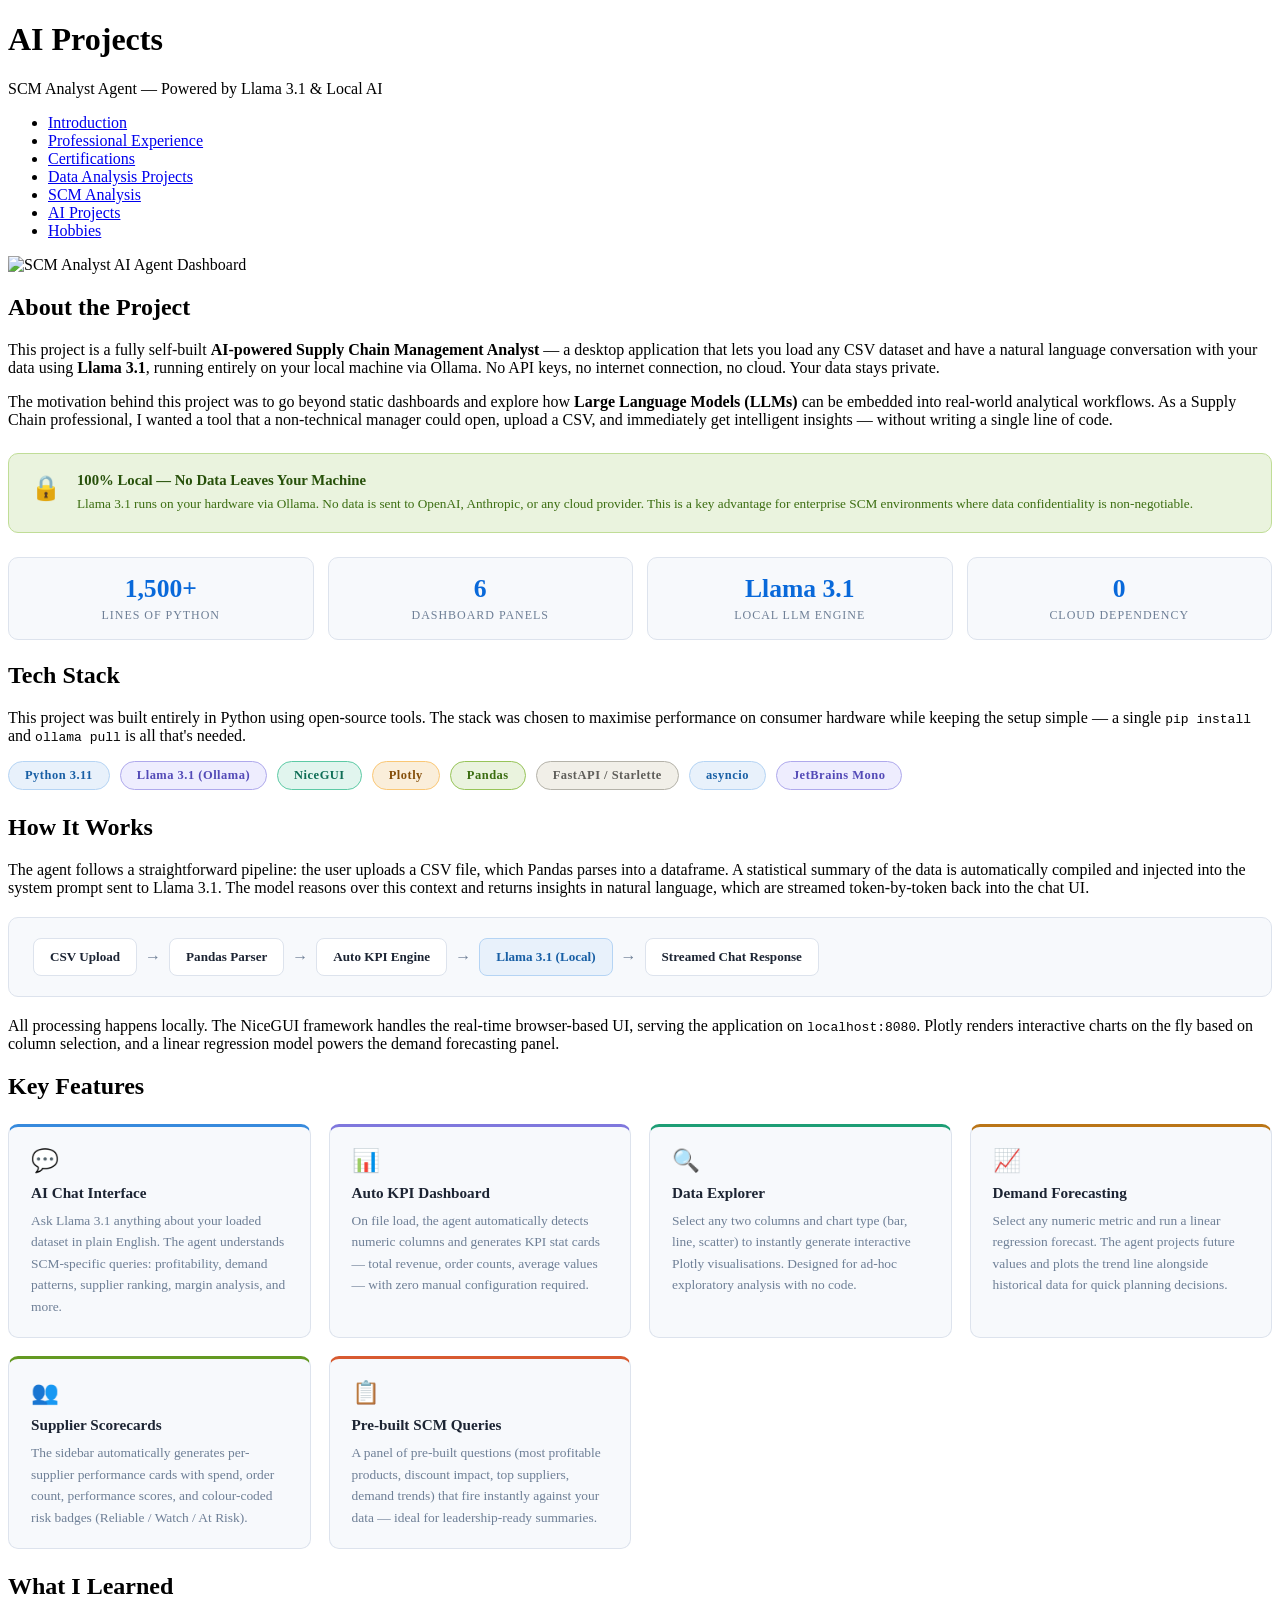
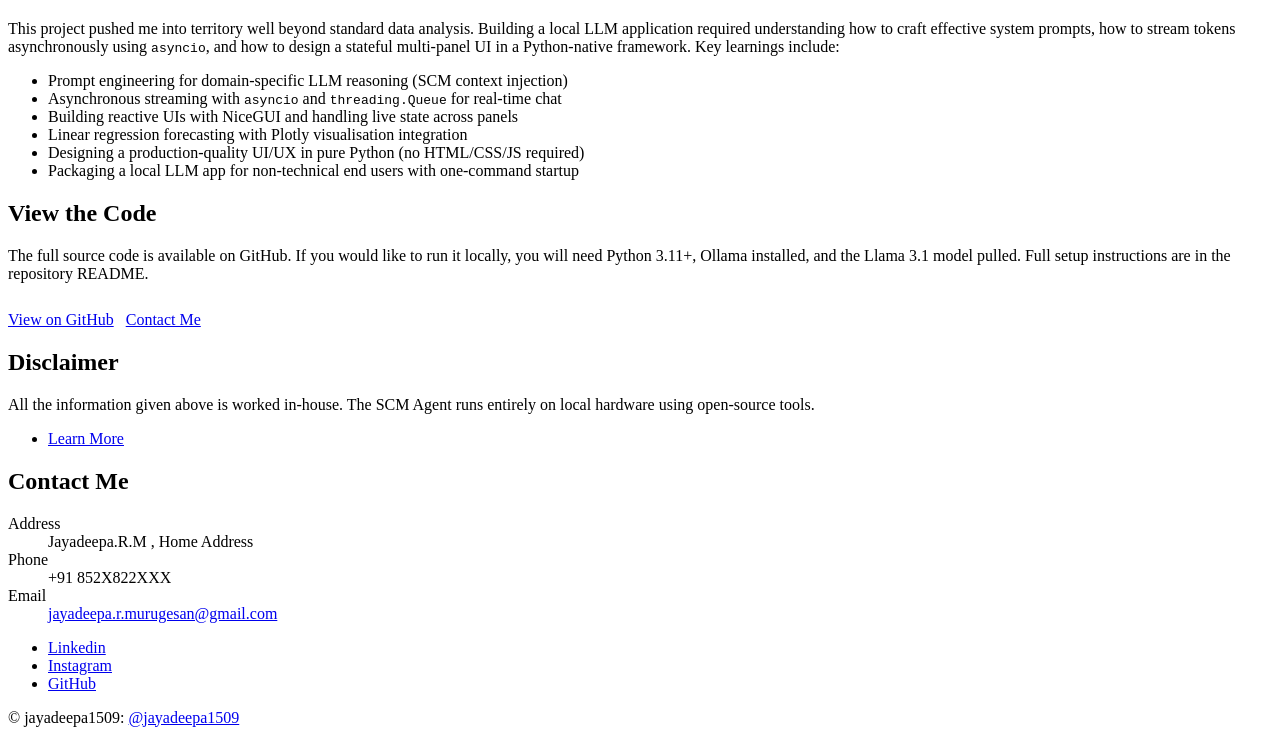
==== AIAgent.html @ ed0c9d62 "Add files via upload" ====
<!DOCTYPE HTML>
<!--
	Stellar by HTML5 UP
	html5up.net | @jayadeepa1509
	Free for personal and commercial use under the CCA 3.0 license (html5up.net/license)
-->
<html>
	<head>
		<title>AI Projects</title>
		<meta charset="utf-8" />
		<meta name="viewport" content="width=device-width, initial-scale=1, user-scalable=no" />
		<link rel="stylesheet" href="assets/css/main.css" />
		<noscript><link rel="stylesheet" href="assets/css/noscript.css" /></noscript>
		<style>
			/* ── Tech stack badges ── */
			.tech-badges {
				display: flex;
				flex-wrap: wrap;
				gap: 10px;
				margin: 16px 0 24px 0;
			}
			.tech-badge {
				display: inline-block;
				padding: 6px 16px;
				border-radius: 20px;
				font-size: 0.78rem;
				font-weight: 600;
				letter-spacing: 0.04em;
				border: 1px solid;
			}
			.badge-blue   { background: #e8f1fb; color: #185fa5; border-color: #b5d4f4; }
			.badge-purple { background: #eeedfe; color: #534ab7; border-color: #afa9ec; }
			.badge-teal   { background: #e1f5ee; color: #0f6e56; border-color: #5dcaa5; }
			.badge-amber  { background: #faeeda; color: #854f0b; border-color: #fac775; }
			.badge-green  { background: #eaf3de; color: #3b6d11; border-color: #97c459; }
			.badge-gray   { background: #f1efe8; color: #5f5e5a; border-color: #b4b2a9; }

			/* ── Feature cards grid ── */
			.feature-grid {
				display: grid;
				grid-template-columns: repeat(auto-fill, minmax(260px, 1fr));
				gap: 18px;
				margin: 24px 0;
			}
			.feature-card {
				background: #f7f9fc;
				border: 1px solid #dde3ed;
				border-radius: 10px;
				padding: 20px 22px;
				border-top: 3px solid;
				transition: box-shadow 0.2s;
			}
			.feature-card:hover {
				box-shadow: 0 4px 16px rgba(0,0,0,0.09);
			}
			.feature-card.blue   { border-top-color: #378add; }
			.feature-card.purple { border-top-color: #7f77dd; }
			.feature-card.teal   { border-top-color: #1d9e75; }
			.feature-card.amber  { border-top-color: #ba7517; }
			.feature-card.green  { border-top-color: #639922; }
			.feature-card.coral  { border-top-color: #d85a30; }
			.feature-card h4 {
				margin: 0 0 8px 0;
				font-size: 0.95rem;
				font-weight: 700;
				color: #1c2433;
			}
			.feature-card p {
				margin: 0;
				font-size: 0.84rem;
				color: #6e7f96;
				line-height: 1.6;
			}
			.feature-icon {
				font-size: 1.4rem;
				margin-bottom: 10px;
				display: block;
			}

			/* ── Architecture flow ── */
			.arch-flow {
				display: flex;
				flex-wrap: wrap;
				align-items: center;
				gap: 8px;
				margin: 20px 0;
				padding: 20px 24px;
				background: #f7f9fc;
				border: 1px solid #dde3ed;
				border-radius: 10px;
			}
			.arch-step {
				background: #ffffff;
				border: 1px solid #dde3ed;
				border-radius: 8px;
				padding: 10px 16px;
				font-size: 0.82rem;
				font-weight: 600;
				color: #1c2433;
				white-space: nowrap;
			}
			.arch-arrow {
				color: #6e7f96;
				font-size: 1rem;
				flex-shrink: 0;
			}
			.arch-step.highlight {
				background: #e8f1fb;
				border-color: #b5d4f4;
				color: #185fa5;
			}

			/* ── Privacy callout ── */
			.privacy-callout {
				display: flex;
				align-items: flex-start;
				gap: 16px;
				background: #eaf3de;
				border: 1px solid #c0dd97;
				border-radius: 10px;
				padding: 18px 22px;
				margin: 24px 0;
			}
			.privacy-callout-icon {
				font-size: 1.5rem;
				flex-shrink: 0;
				margin-top: 2px;
			}
			.privacy-callout h4 {
				margin: 0 0 4px 0;
				font-size: 0.92rem;
				font-weight: 700;
				color: #27500a;
			}
			.privacy-callout p {
				margin: 0;
				font-size: 0.83rem;
				color: #3b6d11;
				line-height: 1.6;
			}

			/* ── Stat highlight row ── */
			.stat-row {
				display: flex;
				flex-wrap: wrap;
				gap: 14px;
				margin: 22px 0;
			}
			.stat-item {
				background: #f7f9fc;
				border: 1px solid #dde3ed;
				border-radius: 10px;
				padding: 16px 22px;
				flex: 1;
				min-width: 140px;
				text-align: center;
			}
			.stat-item .stat-num {
				font-size: 1.6rem;
				font-weight: 800;
				color: #0969da;
				display: block;
			}
			.stat-item .stat-label {
				font-size: 0.75rem;
				color: #6e7f96;
				text-transform: uppercase;
				letter-spacing: 0.08em;
				margin-top: 4px;
				display: block;
			}

			/* ── CTA buttons ── */
			.cta-row {
				display: flex;
				flex-wrap: wrap;
				gap: 12px;
				margin: 28px 0 10px 0;
			}
		</style>
	</head>
	<body class="is-preload">

		<!-- Wrapper -->
		<div id="wrapper">

			<!-- Header -->
			<header id="header">
				<h1>AI Projects</h1>
				<p>SCM Analyst Agent &mdash; Powered by Llama 3.1 &amp; Local AI</p>
			</header>

			<!-- Nav -->
			<nav id="nav">
				<ul>
					<li><a href="index.html">Introduction</a></li>
					<li><a href="generic.html">Professional Experience</a></li>
					<li><a href="Certifications2.html">Certifications</a></li>
					<li><a href="Data Analysis.html">Data Analysis Projects</a></li>
					<li><a href="SCM.html">SCM Analysis</a></li>
					<li><a href="AIAgent.html" class="active">AI Projects</a></li>
					<li><a href="Hobbies.html">Hobbies</a></li>
				</ul>
			</nav>

			<!-- Main -->
			<div id="main">

				<section id="content" class="main">

					<!-- Hero image placeholder — replace pic05.jpg with your own screenshot -->
					<span class="image main"><img src="images/pic05.jpg" alt="SCM Analyst AI Agent Dashboard" /></span>

					<!-- ── SECTION 1: About ── -->
					<h2>About the Project</h2>
					<p>
						This project is a fully self-built <strong>AI-powered Supply Chain Management Analyst</strong> — a desktop application that lets you load any CSV dataset and have a natural language conversation with your data using <strong>Llama 3.1</strong>, running entirely on your local machine via Ollama. No API keys, no internet connection, no cloud. Your data stays private.
					</p>
					<p>
						The motivation behind this project was to go beyond static dashboards and explore how <strong>Large Language Models (LLMs)</strong> can be embedded into real-world analytical workflows. As a Supply Chain professional, I wanted a tool that a non-technical manager could open, upload a CSV, and immediately get intelligent insights — without writing a single line of code.
					</p>

					<!-- Privacy callout -->
					<div class="privacy-callout">
						<div class="privacy-callout-icon">&#128274;</div>
						<div>
							<h4>100% Local &mdash; No Data Leaves Your Machine</h4>
							<p>Llama 3.1 runs on your hardware via Ollama. No data is sent to OpenAI, Anthropic, or any cloud provider. This is a key advantage for enterprise SCM environments where data confidentiality is non-negotiable.</p>
						</div>
					</div>

					<!-- Stats row -->
					<div class="stat-row">
						<div class="stat-item">
							<span class="stat-num">1,500+</span>
							<span class="stat-label">Lines of Python</span>
						</div>
						<div class="stat-item">
							<span class="stat-num">6</span>
							<span class="stat-label">Dashboard Panels</span>
						</div>
						<div class="stat-item">
							<span class="stat-num">Llama 3.1</span>
							<span class="stat-label">Local LLM Engine</span>
						</div>
						<div class="stat-item">
							<span class="stat-num">0</span>
							<span class="stat-label">Cloud Dependency</span>
						</div>
					</div>

					<!-- ── SECTION 2: Tech Stack ── -->
					<h2>Tech Stack</h2>
					<p>
						This project was built entirely in Python using open-source tools. The stack was chosen to maximise performance on consumer hardware while keeping the setup simple — a single <code>pip install</code> and <code>ollama pull</code> is all that's needed.
					</p>
					<div class="tech-badges">
						<span class="tech-badge badge-blue">Python 3.11</span>
						<span class="tech-badge badge-purple">Llama 3.1 (Ollama)</span>
						<span class="tech-badge badge-teal">NiceGUI</span>
						<span class="tech-badge badge-amber">Plotly</span>
						<span class="tech-badge badge-green">Pandas</span>
						<span class="tech-badge badge-gray">FastAPI / Starlette</span>
						<span class="tech-badge badge-blue">asyncio</span>
						<span class="tech-badge badge-purple">JetBrains Mono</span>
					</div>

					<!-- ── SECTION 3: Architecture ── -->
					<h2>How It Works</h2>
					<p>
						The agent follows a straightforward pipeline: the user uploads a CSV file, which Pandas parses into a dataframe. A statistical summary of the data is automatically compiled and injected into the system prompt sent to Llama 3.1. The model reasons over this context and returns insights in natural language, which are streamed token-by-token back into the chat UI.
					</p>

					<div class="arch-flow">
						<div class="arch-step">CSV Upload</div>
						<div class="arch-arrow">&#8594;</div>
						<div class="arch-step">Pandas Parser</div>
						<div class="arch-arrow">&#8594;</div>
						<div class="arch-step">Auto KPI Engine</div>
						<div class="arch-arrow">&#8594;</div>
						<div class="arch-step highlight">Llama 3.1 (Local)</div>
						<div class="arch-arrow">&#8594;</div>
						<div class="arch-step">Streamed Chat Response</div>
					</div>

					<p>
						All processing happens locally. The NiceGUI framework handles the real-time browser-based UI, serving the application on <code>localhost:8080</code>. Plotly renders interactive charts on the fly based on column selection, and a linear regression model powers the demand forecasting panel.
					</p>

					<!-- ── SECTION 4: Features ── -->
					<h2>Key Features</h2>

					<div class="feature-grid">

						<div class="feature-card blue">
							<span class="feature-icon">&#128172;</span>
							<h4>AI Chat Interface</h4>
							<p>Ask Llama 3.1 anything about your loaded dataset in plain English. The agent understands SCM-specific queries: profitability, demand patterns, supplier ranking, margin analysis, and more.</p>
						</div>

						<div class="feature-card purple">
							<span class="feature-icon">&#128202;</span>
							<h4>Auto KPI Dashboard</h4>
							<p>On file load, the agent automatically detects numeric columns and generates KPI stat cards — total revenue, order counts, average values — with zero manual configuration required.</p>
						</div>

						<div class="feature-card teal">
							<span class="feature-icon">&#128269;</span>
							<h4>Data Explorer</h4>
							<p>Select any two columns and chart type (bar, line, scatter) to instantly generate interactive Plotly visualisations. Designed for ad-hoc exploratory analysis with no code.</p>
						</div>

						<div class="feature-card amber">
							<span class="feature-icon">&#128200;</span>
							<h4>Demand Forecasting</h4>
							<p>Select any numeric metric and run a linear regression forecast. The agent projects future values and plots the trend line alongside historical data for quick planning decisions.</p>
						</div>

						<div class="feature-card green">
							<span class="feature-icon">&#128101;</span>
							<h4>Supplier Scorecards</h4>
							<p>The sidebar automatically generates per-supplier performance cards with spend, order count, performance scores, and colour-coded risk badges (Reliable / Watch / At Risk).</p>
						</div>

						<div class="feature-card coral">
							<span class="feature-icon">&#128203;</span>
							<h4>Pre-built SCM Queries</h4>
							<p>A panel of pre-built questions (most profitable products, discount impact, top suppliers, demand trends) that fire instantly against your data — ideal for leadership-ready summaries.</p>
						</div>

					</div>

					<!-- ── SECTION 5: What I Learned ── -->
					<h2>What I Learned</h2>
					<p>
						This project pushed me into territory well beyond standard data analysis. Building a local LLM application required understanding how to craft effective system prompts, how to stream tokens asynchronously using <code>asyncio</code>, and how to design a stateful multi-panel UI in a Python-native framework. Key learnings include:
					</p>
					<ul>
						<li>Prompt engineering for domain-specific LLM reasoning (SCM context injection)</li>
						<li>Asynchronous streaming with <code>asyncio</code> and <code>threading.Queue</code> for real-time chat</li>
						<li>Building reactive UIs with NiceGUI and handling live state across panels</li>
						<li>Linear regression forecasting with Plotly visualisation integration</li>
						<li>Designing a production-quality UI/UX in pure Python (no HTML/CSS/JS required)</li>
						<li>Packaging a local LLM app for non-technical end users with one-command startup</li>
					</ul>

					<!-- ── SECTION 6: CTA ── -->
					<h2>View the Code</h2>
					<p>
						The full source code is available on GitHub. If you would like to run it locally, you will need Python 3.11+, Ollama installed, and the Llama 3.1 model pulled. Full setup instructions are in the repository README.
					</p>
					<div class="cta-row">
						<a href="https://github.com/jddata360" target="_blank" class="button primary">View on GitHub</a>
						<a href="mailto:jayadeepa.r.murugesan@gmail.com" class="button">Contact Me</a>
					</div>

				</section>

			</div>

			<!-- Footer -->
			<footer id="footer">
				<section>
					<h2>Disclaimer</h2>
					<p>All the information given above is worked in-house. The SCM Agent runs entirely on local hardware using open-source tools.</p>
					<ul class="actions">
						<li><a href="generic.html" class="button">Learn More</a></li>
					</ul>
				</section>
				<section>
					<h2>Contact Me</h2>
					<dl class="alt">
						<dt>Address</dt>
						<dd>Jayadeepa.R.M , Home Address</dd>
						<dt>Phone</dt>
						<dd>+91 852X822XXX</dd>
						<dt>Email</dt>
						<dd><a href="#">jayadeepa.r.murugesan@gmail.com</a></dd>
					</dl>
					<ul class="icons">
						<li><a href="https://www.linkedin.com/in/jayadeepa-r-murugesan-981b22199/" class="icon brands fa-linkedin alt"><span class="label">Linkedin</span></a></li>
						<li><a href="#" class="icon brands fa-instagram alt"><span class="label">Instagram</span></a></li>
						<li><a href="#" class="icon brands fa-github alt"><span class="label">GitHub</span></a></li>
					</ul>
				</section>
				<p class="copyright">&copy; jayadeepa1509: <a href="https://instagram.com/jayadeepa1509">@jayadeepa1509</a></p>
			</footer>

		</div>

		<!-- Scripts -->
		<script src="assets/js/jquery.min.js"></script>
		<script src="assets/js/jquery.scrollex.min.js"></script>
		<script src="assets/js/jquery.scrolly.min.js"></script>
		<script src="assets/js/browser.min.js"></script>
		<script src="assets/js/breakpoints.min.js"></script>
		<script src="assets/js/util.js"></script>
		<script src="assets/js/main.js"></script>

	</body>
	<script data-goatcounter="https://jddata360.goatcounter.com/count"
	        async src="//gc.zgo.at/count.js"></script>
</html>
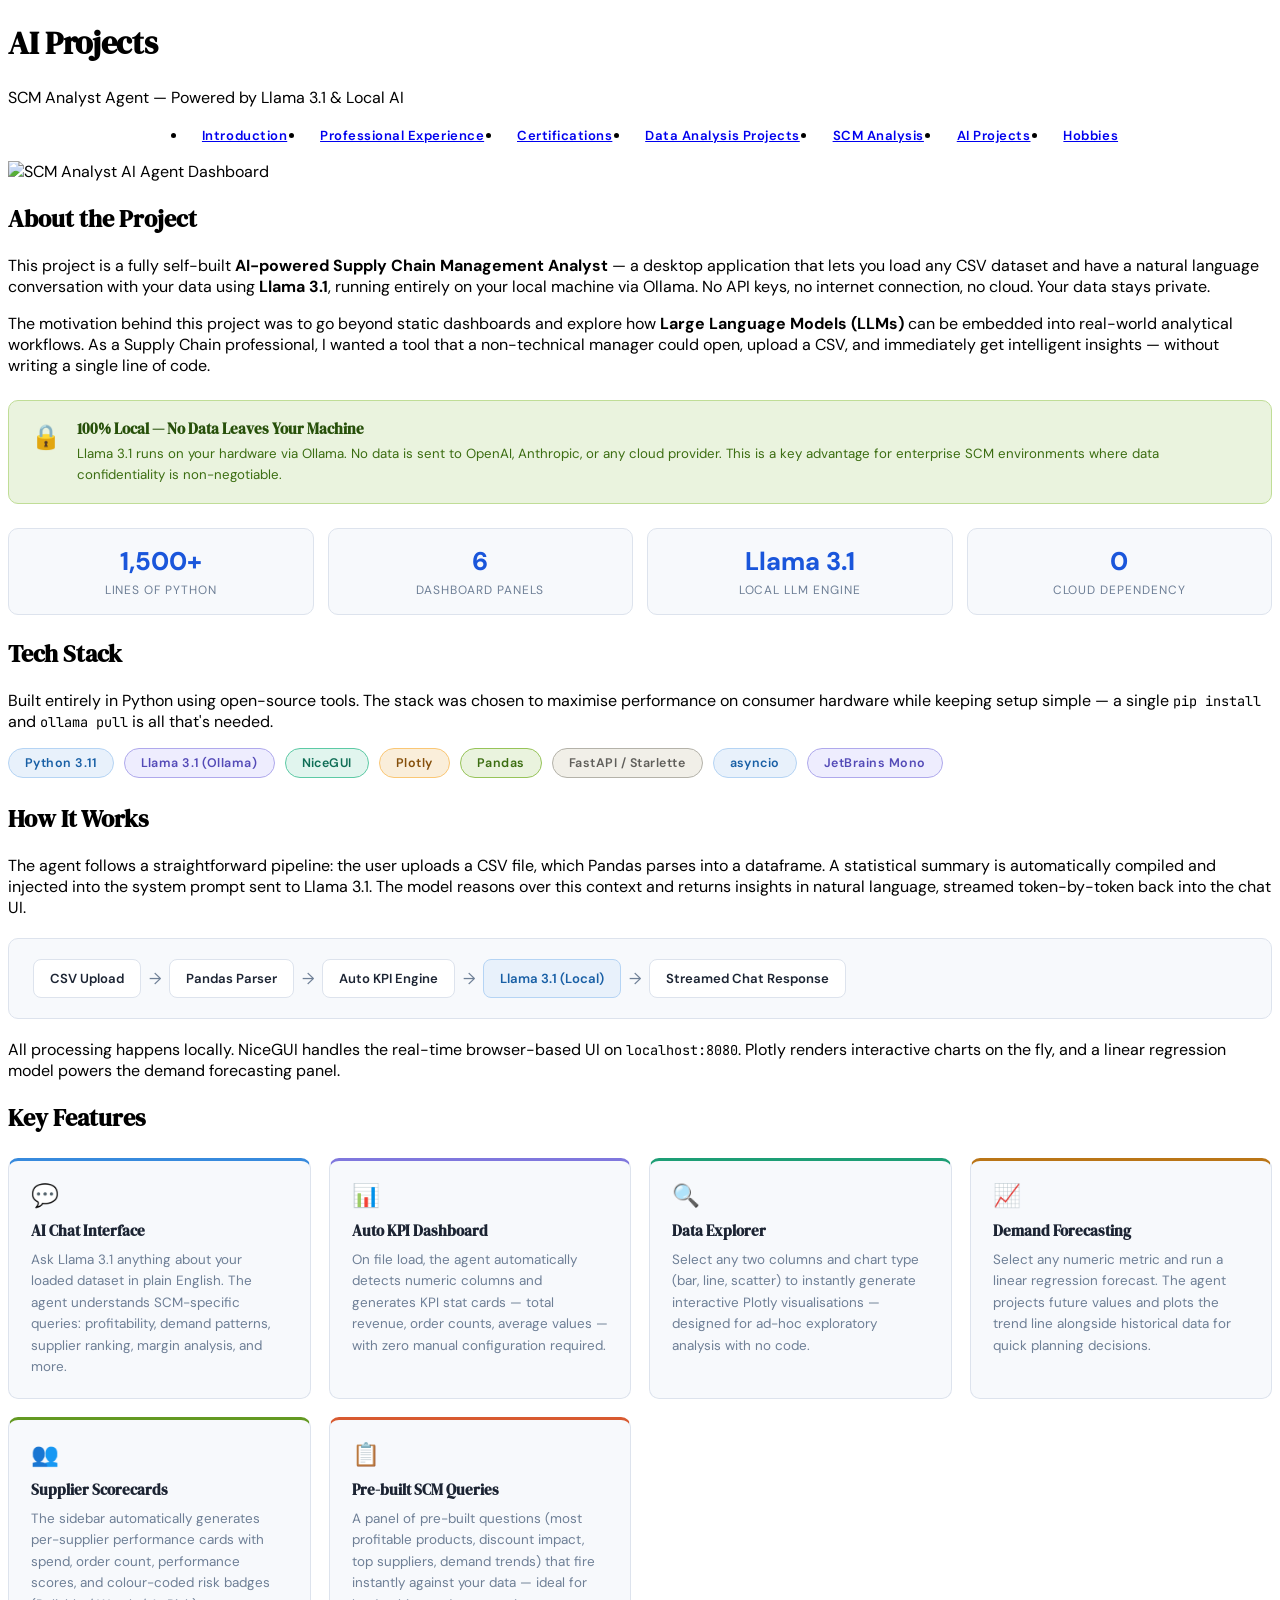
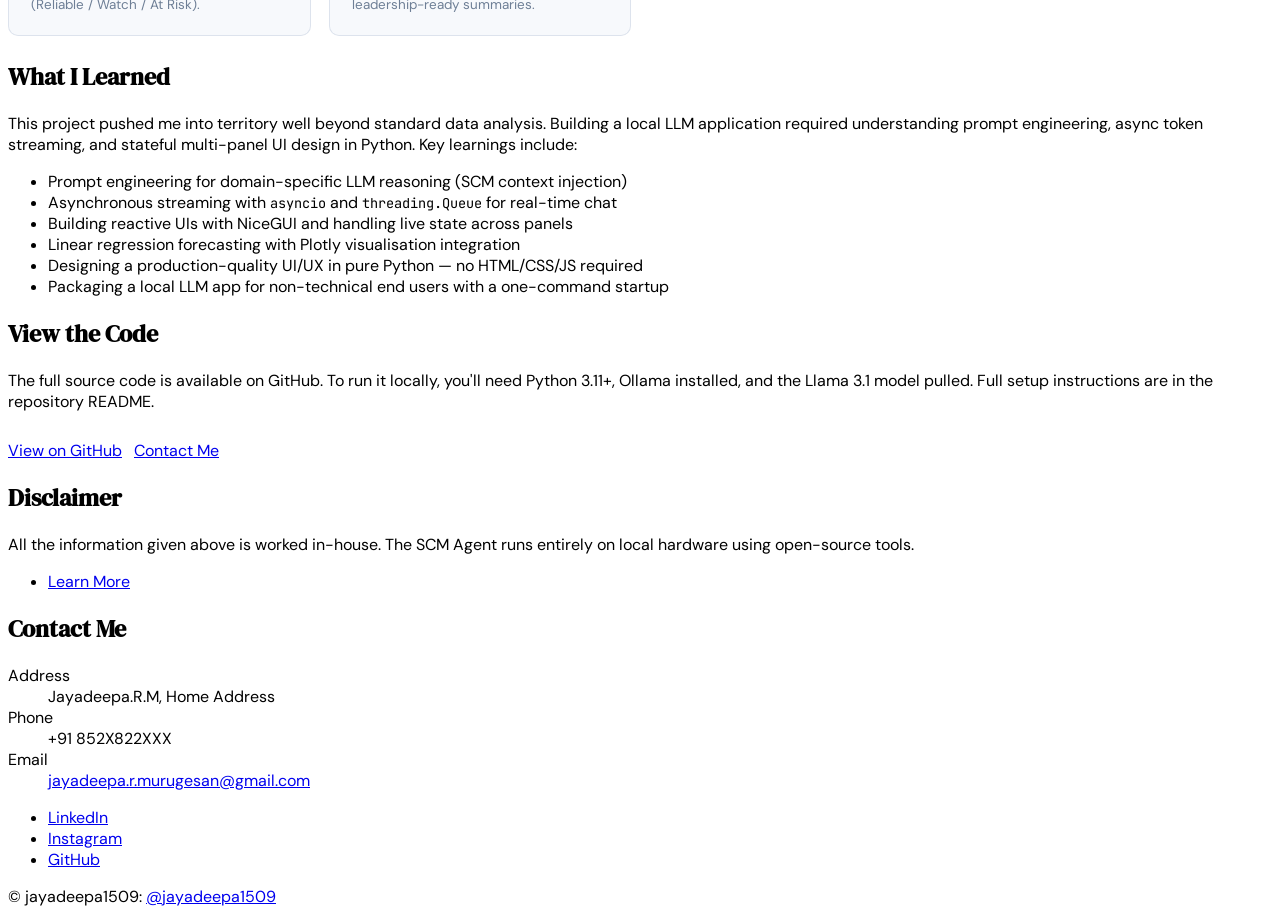
==== commit 5abc9ed3: "Add files via upload" ====
--- a/AIAgent.html
+++ b/AIAgent.html
@@ -1,403 +1,211 @@
 <!DOCTYPE HTML>
 <!--
-	Stellar by HTML5 UP
-	html5up.net | @jayadeepa1509
-	Free for personal and commercial use under the CCA 3.0 license (html5up.net/license)
+  Jayadeepa.R.M — Portfolio
+  Based on Stellar by HTML5 UP | Redesigned by Claude
 -->
 <html>
-	<head>
-		<title>AI Projects</title>
-		<meta charset="utf-8" />
-		<meta name="viewport" content="width=device-width, initial-scale=1, user-scalable=no" />
-		<link rel="stylesheet" href="assets/css/main.css" />
-		<noscript><link rel="stylesheet" href="assets/css/noscript.css" /></noscript>
-		<style>
-			/* ── Tech stack badges ── */
-			.tech-badges {
-				display: flex;
-				flex-wrap: wrap;
-				gap: 10px;
-				margin: 16px 0 24px 0;
-			}
-			.tech-badge {
-				display: inline-block;
-				padding: 6px 16px;
-				border-radius: 20px;
-				font-size: 0.78rem;
-				font-weight: 600;
-				letter-spacing: 0.04em;
-				border: 1px solid;
-			}
-			.badge-blue   { background: #e8f1fb; color: #185fa5; border-color: #b5d4f4; }
-			.badge-purple { background: #eeedfe; color: #534ab7; border-color: #afa9ec; }
-			.badge-teal   { background: #e1f5ee; color: #0f6e56; border-color: #5dcaa5; }
-			.badge-amber  { background: #faeeda; color: #854f0b; border-color: #fac775; }
-			.badge-green  { background: #eaf3de; color: #3b6d11; border-color: #97c459; }
-			.badge-gray   { background: #f1efe8; color: #5f5e5a; border-color: #b4b2a9; }
-
-			/* ── Feature cards grid ── */
-			.feature-grid {
-				display: grid;
-				grid-template-columns: repeat(auto-fill, minmax(260px, 1fr));
-				gap: 18px;
-				margin: 24px 0;
-			}
-			.feature-card {
-				background: #f7f9fc;
-				border: 1px solid #dde3ed;
-				border-radius: 10px;
-				padding: 20px 22px;
-				border-top: 3px solid;
-				transition: box-shadow 0.2s;
-			}
-			.feature-card:hover {
-				box-shadow: 0 4px 16px rgba(0,0,0,0.09);
-			}
-			.feature-card.blue   { border-top-color: #378add; }
-			.feature-card.purple { border-top-color: #7f77dd; }
-			.feature-card.teal   { border-top-color: #1d9e75; }
-			.feature-card.amber  { border-top-color: #ba7517; }
-			.feature-card.green  { border-top-color: #639922; }
-			.feature-card.coral  { border-top-color: #d85a30; }
-			.feature-card h4 {
-				margin: 0 0 8px 0;
-				font-size: 0.95rem;
-				font-weight: 700;
-				color: #1c2433;
-			}
-			.feature-card p {
-				margin: 0;
-				font-size: 0.84rem;
-				color: #6e7f96;
-				line-height: 1.6;
-			}
-			.feature-icon {
-				font-size: 1.4rem;
-				margin-bottom: 10px;
-				display: block;
-			}
-
-			/* ── Architecture flow ── */
-			.arch-flow {
-				display: flex;
-				flex-wrap: wrap;
-				align-items: center;
-				gap: 8px;
-				margin: 20px 0;
-				padding: 20px 24px;
-				background: #f7f9fc;
-				border: 1px solid #dde3ed;
-				border-radius: 10px;
-			}
-			.arch-step {
-				background: #ffffff;
-				border: 1px solid #dde3ed;
-				border-radius: 8px;
-				padding: 10px 16px;
-				font-size: 0.82rem;
-				font-weight: 600;
-				color: #1c2433;
-				white-space: nowrap;
-			}
-			.arch-arrow {
-				color: #6e7f96;
-				font-size: 1rem;
-				flex-shrink: 0;
-			}
-			.arch-step.highlight {
-				background: #e8f1fb;
-				border-color: #b5d4f4;
-				color: #185fa5;
-			}
-
-			/* ── Privacy callout ── */
-			.privacy-callout {
-				display: flex;
-				align-items: flex-start;
-				gap: 16px;
-				background: #eaf3de;
-				border: 1px solid #c0dd97;
-				border-radius: 10px;
-				padding: 18px 22px;
-				margin: 24px 0;
-			}
-			.privacy-callout-icon {
-				font-size: 1.5rem;
-				flex-shrink: 0;
-				margin-top: 2px;
-			}
-			.privacy-callout h4 {
-				margin: 0 0 4px 0;
-				font-size: 0.92rem;
-				font-weight: 700;
-				color: #27500a;
-			}
-			.privacy-callout p {
-				margin: 0;
-				font-size: 0.83rem;
-				color: #3b6d11;
-				line-height: 1.6;
-			}
-
-			/* ── Stat highlight row ── */
-			.stat-row {
-				display: flex;
-				flex-wrap: wrap;
-				gap: 14px;
-				margin: 22px 0;
-			}
-			.stat-item {
-				background: #f7f9fc;
-				border: 1px solid #dde3ed;
-				border-radius: 10px;
-				padding: 16px 22px;
-				flex: 1;
-				min-width: 140px;
-				text-align: center;
-			}
-			.stat-item .stat-num {
-				font-size: 1.6rem;
-				font-weight: 800;
-				color: #0969da;
-				display: block;
-			}
-			.stat-item .stat-label {
-				font-size: 0.75rem;
-				color: #6e7f96;
-				text-transform: uppercase;
-				letter-spacing: 0.08em;
-				margin-top: 4px;
-				display: block;
-			}
-
-			/* ── CTA buttons ── */
-			.cta-row {
-				display: flex;
-				flex-wrap: wrap;
-				gap: 12px;
-				margin: 28px 0 10px 0;
-			}
-		</style>
-	</head>
-	<body class="is-preload">
-
-		<!-- Wrapper -->
-		<div id="wrapper">
-
-			<!-- Header -->
-			<header id="header">
-				<h1>AI Projects</h1>
-				<p>SCM Analyst Agent &mdash; Powered by Llama 3.1 &amp; Local AI</p>
-			</header>
-
-			<!-- Nav -->
-			<nav id="nav">
-				<ul>
-					<li><a href="index.html">Introduction</a></li>
-					<li><a href="generic.html">Professional Experience</a></li>
-					<li><a href="Certifications2.html">Certifications</a></li>
-					<li><a href="Data Analysis.html">Data Analysis Projects</a></li>
-					<li><a href="SCM.html">SCM Analysis</a></li>
-					<li><a href="AIAgent.html" class="active">AI Projects</a></li>
-					<li><a href="Hobbies.html">Hobbies</a></li>
-				</ul>
-			</nav>
-
-			<!-- Main -->
-			<div id="main">
-
-				<section id="content" class="main">
-
-					<!-- Hero image placeholder — replace pic05.jpg with your own screenshot -->
-					<span class="image main"><img src="images/pic05.jpg" alt="SCM Analyst AI Agent Dashboard" /></span>
-
-					<!-- ── SECTION 1: About ── -->
-					<h2>About the Project</h2>
-					<p>
-						This project is a fully self-built <strong>AI-powered Supply Chain Management Analyst</strong> — a desktop application that lets you load any CSV dataset and have a natural language conversation with your data using <strong>Llama 3.1</strong>, running entirely on your local machine via Ollama. No API keys, no internet connection, no cloud. Your data stays private.
-					</p>
-					<p>
-						The motivation behind this project was to go beyond static dashboards and explore how <strong>Large Language Models (LLMs)</strong> can be embedded into real-world analytical workflows. As a Supply Chain professional, I wanted a tool that a non-technical manager could open, upload a CSV, and immediately get intelligent insights — without writing a single line of code.
-					</p>
-
-					<!-- Privacy callout -->
-					<div class="privacy-callout">
-						<div class="privacy-callout-icon">&#128274;</div>
-						<div>
-							<h4>100% Local &mdash; No Data Leaves Your Machine</h4>
-							<p>Llama 3.1 runs on your hardware via Ollama. No data is sent to OpenAI, Anthropic, or any cloud provider. This is a key advantage for enterprise SCM environments where data confidentiality is non-negotiable.</p>
-						</div>
-					</div>
-
-					<!-- Stats row -->
-					<div class="stat-row">
-						<div class="stat-item">
-							<span class="stat-num">1,500+</span>
-							<span class="stat-label">Lines of Python</span>
-						</div>
-						<div class="stat-item">
-							<span class="stat-num">6</span>
-							<span class="stat-label">Dashboard Panels</span>
-						</div>
-						<div class="stat-item">
-							<span class="stat-num">Llama 3.1</span>
-							<span class="stat-label">Local LLM Engine</span>
-						</div>
-						<div class="stat-item">
-							<span class="stat-num">0</span>
-							<span class="stat-label">Cloud Dependency</span>
-						</div>
-					</div>
-
-					<!-- ── SECTION 2: Tech Stack ── -->
-					<h2>Tech Stack</h2>
-					<p>
-						This project was built entirely in Python using open-source tools. The stack was chosen to maximise performance on consumer hardware while keeping the setup simple — a single <code>pip install</code> and <code>ollama pull</code> is all that's needed.
-					</p>
-					<div class="tech-badges">
-						<span class="tech-badge badge-blue">Python 3.11</span>
-						<span class="tech-badge badge-purple">Llama 3.1 (Ollama)</span>
-						<span class="tech-badge badge-teal">NiceGUI</span>
-						<span class="tech-badge badge-amber">Plotly</span>
-						<span class="tech-badge badge-green">Pandas</span>
-						<span class="tech-badge badge-gray">FastAPI / Starlette</span>
-						<span class="tech-badge badge-blue">asyncio</span>
-						<span class="tech-badge badge-purple">JetBrains Mono</span>
-					</div>
-
-					<!-- ── SECTION 3: Architecture ── -->
-					<h2>How It Works</h2>
-					<p>
-						The agent follows a straightforward pipeline: the user uploads a CSV file, which Pandas parses into a dataframe. A statistical summary of the data is automatically compiled and injected into the system prompt sent to Llama 3.1. The model reasons over this context and returns insights in natural language, which are streamed token-by-token back into the chat UI.
-					</p>
-
-					<div class="arch-flow">
-						<div class="arch-step">CSV Upload</div>
-						<div class="arch-arrow">&#8594;</div>
-						<div class="arch-step">Pandas Parser</div>
-						<div class="arch-arrow">&#8594;</div>
-						<div class="arch-step">Auto KPI Engine</div>
-						<div class="arch-arrow">&#8594;</div>
-						<div class="arch-step highlight">Llama 3.1 (Local)</div>
-						<div class="arch-arrow">&#8594;</div>
-						<div class="arch-step">Streamed Chat Response</div>
-					</div>
-
-					<p>
-						All processing happens locally. The NiceGUI framework handles the real-time browser-based UI, serving the application on <code>localhost:8080</code>. Plotly renders interactive charts on the fly based on column selection, and a linear regression model powers the demand forecasting panel.
-					</p>
-
-					<!-- ── SECTION 4: Features ── -->
-					<h2>Key Features</h2>
-
-					<div class="feature-grid">
-
-						<div class="feature-card blue">
-							<span class="feature-icon">&#128172;</span>
-							<h4>AI Chat Interface</h4>
-							<p>Ask Llama 3.1 anything about your loaded dataset in plain English. The agent understands SCM-specific queries: profitability, demand patterns, supplier ranking, margin analysis, and more.</p>
-						</div>
-
-						<div class="feature-card purple">
-							<span class="feature-icon">&#128202;</span>
-							<h4>Auto KPI Dashboard</h4>
-							<p>On file load, the agent automatically detects numeric columns and generates KPI stat cards — total revenue, order counts, average values — with zero manual configuration required.</p>
-						</div>
-
-						<div class="feature-card teal">
-							<span class="feature-icon">&#128269;</span>
-							<h4>Data Explorer</h4>
-							<p>Select any two columns and chart type (bar, line, scatter) to instantly generate interactive Plotly visualisations. Designed for ad-hoc exploratory analysis with no code.</p>
-						</div>
-
-						<div class="feature-card amber">
-							<span class="feature-icon">&#128200;</span>
-							<h4>Demand Forecasting</h4>
-							<p>Select any numeric metric and run a linear regression forecast. The agent projects future values and plots the trend line alongside historical data for quick planning decisions.</p>
-						</div>
-
-						<div class="feature-card green">
-							<span class="feature-icon">&#128101;</span>
-							<h4>Supplier Scorecards</h4>
-							<p>The sidebar automatically generates per-supplier performance cards with spend, order count, performance scores, and colour-coded risk badges (Reliable / Watch / At Risk).</p>
-						</div>
-
-						<div class="feature-card coral">
-							<span class="feature-icon">&#128203;</span>
-							<h4>Pre-built SCM Queries</h4>
-							<p>A panel of pre-built questions (most profitable products, discount impact, top suppliers, demand trends) that fire instantly against your data — ideal for leadership-ready summaries.</p>
-						</div>
-
-					</div>
-
-					<!-- ── SECTION 5: What I Learned ── -->
-					<h2>What I Learned</h2>
-					<p>
-						This project pushed me into territory well beyond standard data analysis. Building a local LLM application required understanding how to craft effective system prompts, how to stream tokens asynchronously using <code>asyncio</code>, and how to design a stateful multi-panel UI in a Python-native framework. Key learnings include:
-					</p>
-					<ul>
-						<li>Prompt engineering for domain-specific LLM reasoning (SCM context injection)</li>
-						<li>Asynchronous streaming with <code>asyncio</code> and <code>threading.Queue</code> for real-time chat</li>
-						<li>Building reactive UIs with NiceGUI and handling live state across panels</li>
-						<li>Linear regression forecasting with Plotly visualisation integration</li>
-						<li>Designing a production-quality UI/UX in pure Python (no HTML/CSS/JS required)</li>
-						<li>Packaging a local LLM app for non-technical end users with one-command startup</li>
-					</ul>
-
-					<!-- ── SECTION 6: CTA ── -->
-					<h2>View the Code</h2>
-					<p>
-						The full source code is available on GitHub. If you would like to run it locally, you will need Python 3.11+, Ollama installed, and the Llama 3.1 model pulled. Full setup instructions are in the repository README.
-					</p>
-					<div class="cta-row">
-						<a href="https://github.com/jddata360" target="_blank" class="button primary">View on GitHub</a>
-						<a href="mailto:jayadeepa.r.murugesan@gmail.com" class="button">Contact Me</a>
-					</div>
-
-				</section>
-
-			</div>
-
-			<!-- Footer -->
-			<footer id="footer">
-				<section>
-					<h2>Disclaimer</h2>
-					<p>All the information given above is worked in-house. The SCM Agent runs entirely on local hardware using open-source tools.</p>
-					<ul class="actions">
-						<li><a href="generic.html" class="button">Learn More</a></li>
-					</ul>
-				</section>
-				<section>
-					<h2>Contact Me</h2>
-					<dl class="alt">
-						<dt>Address</dt>
-						<dd>Jayadeepa.R.M , Home Address</dd>
-						<dt>Phone</dt>
-						<dd>+91 852X822XXX</dd>
-						<dt>Email</dt>
-						<dd><a href="#">jayadeepa.r.murugesan@gmail.com</a></dd>
-					</dl>
-					<ul class="icons">
-						<li><a href="https://www.linkedin.com/in/jayadeepa-r-murugesan-981b22199/" class="icon brands fa-linkedin alt"><span class="label">Linkedin</span></a></li>
-						<li><a href="#" class="icon brands fa-instagram alt"><span class="label">Instagram</span></a></li>
-						<li><a href="#" class="icon brands fa-github alt"><span class="label">GitHub</span></a></li>
-					</ul>
-				</section>
-				<p class="copyright">&copy; jayadeepa1509: <a href="https://instagram.com/jayadeepa1509">@jayadeepa1509</a></p>
-			</footer>
-
-		</div>
-
-		<!-- Scripts -->
-		<script src="assets/js/jquery.min.js"></script>
-		<script src="assets/js/jquery.scrollex.min.js"></script>
-		<script src="assets/js/jquery.scrolly.min.js"></script>
-		<script src="assets/js/browser.min.js"></script>
-		<script src="assets/js/breakpoints.min.js"></script>
-		<script src="assets/js/util.js"></script>
-		<script src="assets/js/main.js"></script>
-
-	</body>
-	<script data-goatcounter="https://jddata360.goatcounter.com/count"
-	        async src="//gc.zgo.at/count.js"></script>
+<head>
+  <title>AI Projects — Jayadeepa.R.M</title>
+  <meta charset="utf-8" />
+  <meta name="viewport" content="width=device-width, initial-scale=1, user-scalable=no" />
+  <link rel="stylesheet" href="assets/css/main.css" />
+  <link rel="stylesheet" href="jd-shared.css" />
+  <noscript><link rel="stylesheet" href="assets/css/noscript.css" /></noscript>
+</head>
+<body class="is-preload">
+<div id="wrapper">
+
+  <!-- Header -->
+  <header id="header">
+    <h1>AI Projects</h1>
+    <p>SCM Analyst Agent &mdash; Powered by Llama 3.1 &amp; Local AI</p>
+  </header>
+
+  <!-- Nav -->
+  <nav id="nav">
+    <ul>
+      <li><a href="index.html">Introduction</a></li>
+      <li><a href="generic.html">Professional Experience</a></li>
+      <li><a href="Certifications2.html">Certifications</a></li>
+      <li><a href="Data Analysis.html">Data Analysis Projects</a></li>
+      <li><a href="SCM.html">SCM Analysis</a></li>
+      <li><a href="AIAgent.html" class="active">AI Projects</a></li>
+      <li><a href="Hobbies.html">Hobbies</a></li>
+    </ul>
+  </nav>
+
+  <!-- Main -->
+  <div id="main">
+    <section id="content" class="main">
+
+      <!-- Hero image — replace pic05.jpg with your own screenshot once ready -->
+      <span class="image main"><img src="images/pic05.jpg" alt="SCM Analyst AI Agent Dashboard" /></span>
+
+      <!-- SECTION 1: About -->
+      <h2>About the Project</h2>
+      <p>
+        This project is a fully self-built <strong>AI-powered Supply Chain Management Analyst</strong> — a desktop application that lets you load any CSV dataset and have a natural language conversation with your data using <strong>Llama 3.1</strong>, running entirely on your local machine via Ollama. No API keys, no internet connection, no cloud. Your data stays private.
+      </p>
+      <p>
+        The motivation behind this project was to go beyond static dashboards and explore how <strong>Large Language Models (LLMs)</strong> can be embedded into real-world analytical workflows. As a Supply Chain professional, I wanted a tool that a non-technical manager could open, upload a CSV, and immediately get intelligent insights — without writing a single line of code.
+      </p>
+
+      <!-- Privacy callout -->
+      <div class="jd-callout green">
+        <div class="jd-callout-icon">🔒</div>
+        <div>
+          <h4>100% Local — No Data Leaves Your Machine</h4>
+          <p>Llama 3.1 runs on your hardware via Ollama. No data is sent to OpenAI, Anthropic, or any cloud provider. This is a key advantage for enterprise SCM environments where data confidentiality is non-negotiable.</p>
+        </div>
+      </div>
+
+      <!-- Stats row -->
+      <div class="stat-row">
+        <div class="stat-item">
+          <span class="stat-num">1,500+</span>
+          <span class="stat-label">Lines of Python</span>
+        </div>
+        <div class="stat-item">
+          <span class="stat-num">6</span>
+          <span class="stat-label">Dashboard Panels</span>
+        </div>
+        <div class="stat-item">
+          <span class="stat-num">Llama 3.1</span>
+          <span class="stat-label">Local LLM Engine</span>
+        </div>
+        <div class="stat-item">
+          <span class="stat-num">0</span>
+          <span class="stat-label">Cloud Dependency</span>
+        </div>
+      </div>
+
+      <!-- SECTION 2: Tech Stack -->
+      <h2>Tech Stack</h2>
+      <p>Built entirely in Python using open-source tools. The stack was chosen to maximise performance on consumer hardware while keeping setup simple — a single <code>pip install</code> and <code>ollama pull</code> is all that's needed.</p>
+
+      <div class="tech-badges">
+        <span class="tech-badge badge-blue">Python 3.11</span>
+        <span class="tech-badge badge-purple">Llama 3.1 (Ollama)</span>
+        <span class="tech-badge badge-teal">NiceGUI</span>
+        <span class="tech-badge badge-amber">Plotly</span>
+        <span class="tech-badge badge-green">Pandas</span>
+        <span class="tech-badge badge-gray">FastAPI / Starlette</span>
+        <span class="tech-badge badge-blue">asyncio</span>
+        <span class="tech-badge badge-purple">JetBrains Mono</span>
+      </div>
+
+      <!-- SECTION 3: Architecture -->
+      <h2>How It Works</h2>
+      <p>
+        The agent follows a straightforward pipeline: the user uploads a CSV file, which Pandas parses into a dataframe. A statistical summary is automatically compiled and injected into the system prompt sent to Llama 3.1. The model reasons over this context and returns insights in natural language, streamed token-by-token back into the chat UI.
+      </p>
+
+      <div class="arch-flow">
+        <div class="arch-step">CSV Upload</div>
+        <div class="arch-arrow">→</div>
+        <div class="arch-step">Pandas Parser</div>
+        <div class="arch-arrow">→</div>
+        <div class="arch-step">Auto KPI Engine</div>
+        <div class="arch-arrow">→</div>
+        <div class="arch-step highlight">Llama 3.1 (Local)</div>
+        <div class="arch-arrow">→</div>
+        <div class="arch-step">Streamed Chat Response</div>
+      </div>
+
+      <p>All processing happens locally. NiceGUI handles the real-time browser-based UI on <code>localhost:8080</code>. Plotly renders interactive charts on the fly, and a linear regression model powers the demand forecasting panel.</p>
+
+      <!-- SECTION 4: Features -->
+      <h2>Key Features</h2>
+      <div class="feature-grid">
+        <div class="feature-card blue">
+          <span class="feature-icon">💬</span>
+          <h4>AI Chat Interface</h4>
+          <p>Ask Llama 3.1 anything about your loaded dataset in plain English. The agent understands SCM-specific queries: profitability, demand patterns, supplier ranking, margin analysis, and more.</p>
+        </div>
+        <div class="feature-card purple">
+          <span class="feature-icon">📊</span>
+          <h4>Auto KPI Dashboard</h4>
+          <p>On file load, the agent automatically detects numeric columns and generates KPI stat cards — total revenue, order counts, average values — with zero manual configuration required.</p>
+        </div>
+        <div class="feature-card teal">
+          <span class="feature-icon">🔍</span>
+          <h4>Data Explorer</h4>
+          <p>Select any two columns and chart type (bar, line, scatter) to instantly generate interactive Plotly visualisations — designed for ad-hoc exploratory analysis with no code.</p>
+        </div>
+        <div class="feature-card amber">
+          <span class="feature-icon">📈</span>
+          <h4>Demand Forecasting</h4>
+          <p>Select any numeric metric and run a linear regression forecast. The agent projects future values and plots the trend line alongside historical data for quick planning decisions.</p>
+        </div>
+        <div class="feature-card green">
+          <span class="feature-icon">👥</span>
+          <h4>Supplier Scorecards</h4>
+          <p>The sidebar automatically generates per-supplier performance cards with spend, order count, performance scores, and colour-coded risk badges (Reliable / Watch / At Risk).</p>
+        </div>
+        <div class="feature-card coral">
+          <span class="feature-icon">📋</span>
+          <h4>Pre-built SCM Queries</h4>
+          <p>A panel of pre-built questions (most profitable products, discount impact, top suppliers, demand trends) that fire instantly against your data — ideal for leadership-ready summaries.</p>
+        </div>
+      </div>
+
+      <!-- SECTION 5: What I Learned -->
+      <h2>What I Learned</h2>
+      <p>This project pushed me into territory well beyond standard data analysis. Building a local LLM application required understanding prompt engineering, async token streaming, and stateful multi-panel UI design in Python. Key learnings include:</p>
+      <ul>
+        <li>Prompt engineering for domain-specific LLM reasoning (SCM context injection)</li>
+        <li>Asynchronous streaming with <code>asyncio</code> and <code>threading.Queue</code> for real-time chat</li>
+        <li>Building reactive UIs with NiceGUI and handling live state across panels</li>
+        <li>Linear regression forecasting with Plotly visualisation integration</li>
+        <li>Designing a production-quality UI/UX in pure Python — no HTML/CSS/JS required</li>
+        <li>Packaging a local LLM app for non-technical end users with a one-command startup</li>
+      </ul>
+
+      <!-- SECTION 6: CTA -->
+      <h2>View the Code</h2>
+      <p>The full source code is available on GitHub. To run it locally, you'll need Python 3.11+, Ollama installed, and the Llama 3.1 model pulled. Full setup instructions are in the repository README.</p>
+
+      <div class="cta-row">
+        <a href="https://github.com/jddata360" target="_blank" class="button primary">View on GitHub</a>
+        <a href="mailto:jayadeepa.r.murugesan@gmail.com" class="button">Contact Me</a>
+      </div>
+
+    </section>
+  </div>
+
+  <!-- Footer -->
+  <footer id="footer">
+    <section>
+      <h2>Disclaimer</h2>
+      <p>All the information given above is worked in-house. The SCM Agent runs entirely on local hardware using open-source tools.</p>
+      <ul class="actions">
+        <li><a href="generic.html" class="button">Learn More</a></li>
+      </ul>
+    </section>
+    <section>
+      <h2>Contact Me</h2>
+      <dl class="alt">
+        <dt>Address</dt><dd>Jayadeepa.R.M, Home Address</dd>
+        <dt>Phone</dt><dd>+91 852X822XXX</dd>
+        <dt>Email</dt><dd><a href="mailto:jayadeepa.r.murugesan@gmail.com">jayadeepa.r.murugesan@gmail.com</a></dd>
+      </dl>
+      <ul class="icons">
+        <li><a href="https://www.linkedin.com/in/jayadeepa-r-murugesan-981b22199/" class="icon brands fa-linkedin alt"><span class="label">LinkedIn</span></a></li>
+        <li><a href="#" class="icon brands fa-instagram alt"><span class="label">Instagram</span></a></li>
+        <li><a href="https://github.com/jddata360" class="icon brands fa-github alt"><span class="label">GitHub</span></a></li>
+      </ul>
+    </section>
+    <p class="copyright">&copy; jayadeepa1509: <a href="https://instagram.com/jayadeepa1509">@jayadeepa1509</a></p>
+  </footer>
+
+</div>
+<script src="assets/js/jquery.min.js"></script>
+<script src="assets/js/jquery.scrollex.min.js"></script>
+<script src="assets/js/jquery.scrolly.min.js"></script>
+<script src="assets/js/browser.min.js"></script>
+<script src="assets/js/breakpoints.min.js"></script>
+<script src="assets/js/util.js"></script>
+<script src="assets/js/main.js"></script>
+<script data-goatcounter="https://jddata360.goatcounter.com/count" async src="//gc.zgo.at/count.js"></script>
+</body>
 </html>
--- a/jd-shared.css
+++ b/jd-shared.css
@@ -0,0 +1,358 @@
+/* ============================================================
+   JD Portfolio — Shared Design System
+   Applies on top of the Stellar (assets/css/main.css) base
+   ============================================================ */
+
+@import url('https://fonts.googleapis.com/css2?family=DM+Sans:wght@400;500;600;700&family=DM+Serif+Display:ital@0;1&family=JetBrains+Mono:wght@400;600&display=swap');
+
+/* ── CSS Variables ── */
+:root {
+  --jd-blue:      #1a56db;
+  --jd-blue-lt:   #e8f1fb;
+  --jd-purple:    #7f77dd;
+  --jd-purple-lt: #eeedfe;
+  --jd-teal:      #1d9e75;
+  --jd-teal-lt:   #e1f5ee;
+  --jd-amber:     #ba7517;
+  --jd-amber-lt:  #faeeda;
+  --jd-green:     #639922;
+  --jd-green-lt:  #eaf3de;
+  --jd-coral:     #d85a30;
+  --jd-gray:      #5f5e5a;
+  --jd-gray-lt:   #f1efe8;
+  --jd-surface:   #f7f9fc;
+  --jd-border:    #dde3ed;
+  --jd-text:      #1c2433;
+  --jd-muted:     #6e7f96;
+  --jd-radius:    10px;
+}
+
+/* ── Base Typography ── */
+body, #wrapper {
+  font-family: 'DM Sans', sans-serif !important;
+}
+
+#header h1 {
+  font-family: 'DM Serif Display', serif !important;
+  letter-spacing: -0.01em;
+}
+
+#header p {
+  font-family: 'DM Sans', sans-serif !important;
+  font-weight: 400;
+}
+
+h2, h3, h4, h5 {
+  font-family: 'DM Serif Display', serif !important;
+}
+
+code, pre {
+  font-family: 'JetBrains Mono', monospace !important;
+  font-size: 0.85em;
+}
+
+/* ── Nav — always show all links ── */
+#nav ul {
+  display: flex;
+  flex-wrap: wrap;
+  justify-content: center;
+  gap: 4px;
+}
+
+#nav ul li a {
+  font-family: 'DM Sans', sans-serif !important;
+  font-weight: 600;
+  font-size: 0.82rem;
+  letter-spacing: 0.04em;
+  padding: 0.6em 1.1em;
+  white-space: nowrap;
+}
+
+/* ── Tech stack badges ── */
+.tech-badges {
+  display: flex;
+  flex-wrap: wrap;
+  gap: 10px;
+  margin: 16px 0 24px;
+}
+
+.tech-badge {
+  display: inline-block;
+  padding: 6px 16px;
+  border-radius: 20px;
+  font-size: 0.78rem;
+  font-weight: 600;
+  letter-spacing: 0.04em;
+  border: 1px solid;
+  font-family: 'DM Sans', sans-serif;
+}
+
+.badge-blue   { background: var(--jd-blue-lt);   color: #185fa5; border-color: #b5d4f4; }
+.badge-purple { background: var(--jd-purple-lt);  color: #534ab7; border-color: #afa9ec; }
+.badge-teal   { background: var(--jd-teal-lt);    color: #0f6e56; border-color: #5dcaa5; }
+.badge-amber  { background: var(--jd-amber-lt);   color: #854f0b; border-color: #fac775; }
+.badge-green  { background: var(--jd-green-lt);   color: #3b6d11; border-color: #97c459; }
+.badge-gray   { background: var(--jd-gray-lt);    color: var(--jd-gray); border-color: #b4b2a9; }
+.badge-coral  { background: #fceee9;               color: #993d1e; border-color: #f4b49d; }
+
+/* ── Feature cards grid ── */
+.feature-grid {
+  display: grid;
+  grid-template-columns: repeat(auto-fill, minmax(260px, 1fr));
+  gap: 18px;
+  margin: 24px 0;
+}
+
+.feature-card {
+  background: var(--jd-surface);
+  border: 1px solid var(--jd-border);
+  border-radius: var(--jd-radius);
+  padding: 20px 22px;
+  border-top: 3px solid;
+  transition: box-shadow 0.2s;
+}
+
+.feature-card:hover { box-shadow: 0 4px 16px rgba(0,0,0,0.09); }
+
+.feature-card.blue   { border-top-color: #378add; }
+.feature-card.purple { border-top-color: var(--jd-purple); }
+.feature-card.teal   { border-top-color: var(--jd-teal); }
+.feature-card.amber  { border-top-color: var(--jd-amber); }
+.feature-card.green  { border-top-color: var(--jd-green); }
+.feature-card.coral  { border-top-color: var(--jd-coral); }
+.feature-card.gray   { border-top-color: var(--jd-gray); }
+
+.feature-card h4 {
+  margin: 0 0 8px;
+  font-size: 0.95rem;
+  font-weight: 700;
+  color: var(--jd-text);
+}
+
+.feature-card p {
+  margin: 0;
+  font-size: 0.84rem;
+  color: var(--jd-muted);
+  line-height: 1.6;
+}
+
+.feature-icon {
+  font-size: 1.4rem;
+  margin-bottom: 10px;
+  display: block;
+}
+
+/* ── Architecture flow ── */
+.arch-flow {
+  display: flex;
+  flex-wrap: wrap;
+  align-items: center;
+  gap: 8px;
+  margin: 20px 0;
+  padding: 20px 24px;
+  background: var(--jd-surface);
+  border: 1px solid var(--jd-border);
+  border-radius: var(--jd-radius);
+}
+
+.arch-step {
+  background: #fff;
+  border: 1px solid var(--jd-border);
+  border-radius: 8px;
+  padding: 10px 16px;
+  font-size: 0.82rem;
+  font-weight: 600;
+  color: var(--jd-text);
+  white-space: nowrap;
+}
+
+.arch-arrow { color: var(--jd-muted); font-size: 1rem; flex-shrink: 0; }
+
+.arch-step.highlight {
+  background: var(--jd-blue-lt);
+  border-color: #b5d4f4;
+  color: #185fa5;
+}
+
+/* ── Callout boxes ── */
+.jd-callout {
+  display: flex;
+  align-items: flex-start;
+  gap: 16px;
+  border-radius: var(--jd-radius);
+  padding: 18px 22px;
+  margin: 24px 0;
+  border: 1px solid;
+}
+
+.jd-callout.green  { background: var(--jd-green-lt);  border-color: #c0dd97; }
+.jd-callout.blue   { background: var(--jd-blue-lt);   border-color: #b5d4f4; }
+.jd-callout.amber  { background: var(--jd-amber-lt);  border-color: #fac775; }
+
+.jd-callout-icon { font-size: 1.5rem; flex-shrink: 0; margin-top: 2px; }
+
+.jd-callout h4 {
+  margin: 0 0 4px;
+  font-size: 0.92rem;
+  font-weight: 700;
+}
+
+.jd-callout.green  h4 { color: #27500a; }
+.jd-callout.blue   h4 { color: #0c3b78; }
+.jd-callout.amber  h4 { color: #5c3000; }
+
+.jd-callout p {
+  margin: 0;
+  font-size: 0.83rem;
+  line-height: 1.6;
+}
+
+.jd-callout.green  p { color: #3b6d11; }
+.jd-callout.blue   p { color: #185fa5; }
+.jd-callout.amber  p { color: #854f0b; }
+
+/* ── Stat row ── */
+.stat-row {
+  display: flex;
+  flex-wrap: wrap;
+  gap: 14px;
+  margin: 22px 0;
+}
+
+.stat-item {
+  background: var(--jd-surface);
+  border: 1px solid var(--jd-border);
+  border-radius: var(--jd-radius);
+  padding: 16px 22px;
+  flex: 1;
+  min-width: 130px;
+  text-align: center;
+}
+
+.stat-item .stat-num {
+  font-size: 1.6rem;
+  font-weight: 800;
+  color: var(--jd-blue);
+  display: block;
+  font-family: 'DM Sans', sans-serif;
+}
+
+.stat-item .stat-label {
+  font-size: 0.75rem;
+  color: var(--jd-muted);
+  text-transform: uppercase;
+  letter-spacing: 0.08em;
+  margin-top: 4px;
+  display: block;
+}
+
+/* ── CTA row ── */
+.cta-row {
+  display: flex;
+  flex-wrap: wrap;
+  gap: 12px;
+  margin: 28px 0 10px;
+}
+
+/* ── Hobby media blocks ── */
+.hobby-block {
+  margin: 32px 0;
+  padding: 24px;
+  background: var(--jd-surface);
+  border: 1px solid var(--jd-border);
+  border-radius: var(--jd-radius);
+  border-left: 4px solid var(--jd-blue);
+}
+
+.hobby-block h2 {
+  margin-top: 0;
+}
+
+.hobby-block video {
+  display: block;
+  width: 100%;
+  max-width: 480px;
+  border-radius: 8px;
+  margin: 16px 0;
+  background: #000;
+}
+
+.hobby-block .hobby-img {
+  display: block;
+  width: 100%;
+  max-width: 480px;
+  border-radius: 8px;
+  margin: 16px 0;
+}
+
+/* ── Timeline / publication list ── */
+.pub-list {
+  list-style: none;
+  padding: 0;
+  margin: 0;
+}
+
+.pub-list li {
+  padding: 14px 18px;
+  margin-bottom: 10px;
+  background: var(--jd-surface);
+  border: 1px solid var(--jd-border);
+  border-radius: 8px;
+  border-left: 3px solid var(--jd-purple);
+  font-size: 0.88rem;
+  line-height: 1.65;
+  color: #2d3748;
+}
+
+.pub-list li strong { color: var(--jd-text); }
+
+/* ── Cert image grid ── */
+.cert-grid {
+  display: grid;
+  grid-template-columns: repeat(auto-fill, minmax(280px, 1fr));
+  gap: 16px;
+  margin: 20px 0;
+}
+
+.cert-grid img {
+  width: 100%;
+  border-radius: 8px;
+  border: 1px solid var(--jd-border);
+  box-shadow: 0 2px 8px rgba(0,0,0,0.07);
+  transition: box-shadow 0.2s, transform 0.2s;
+}
+
+.cert-grid img:hover {
+  box-shadow: 0 6px 20px rgba(0,0,0,0.13);
+  transform: translateY(-2px);
+}
+
+/* ── Table improvements ── */
+.table-wrapper table {
+  font-family: 'DM Sans', sans-serif !important;
+  font-size: 0.88rem;
+}
+
+.table-wrapper table thead th {
+  font-family: 'DM Sans', sans-serif !important;
+  font-weight: 700;
+  letter-spacing: 0.03em;
+}
+
+/* ── Sub-nav buttons ── */
+.subnav {
+  display: flex;
+  flex-wrap: wrap;
+  gap: 10px;
+  justify-content: center;
+  padding: 24px 0 8px;
+}
+
+/* ── Responsive ── */
+@media screen and (max-width: 736px) {
+  .feature-grid { grid-template-columns: 1fr; }
+  .stat-row     { flex-direction: column; }
+  .arch-flow    { flex-direction: column; align-items: flex-start; }
+  .hobby-block video,
+  .hobby-block .hobby-img { max-width: 100%; }
+}
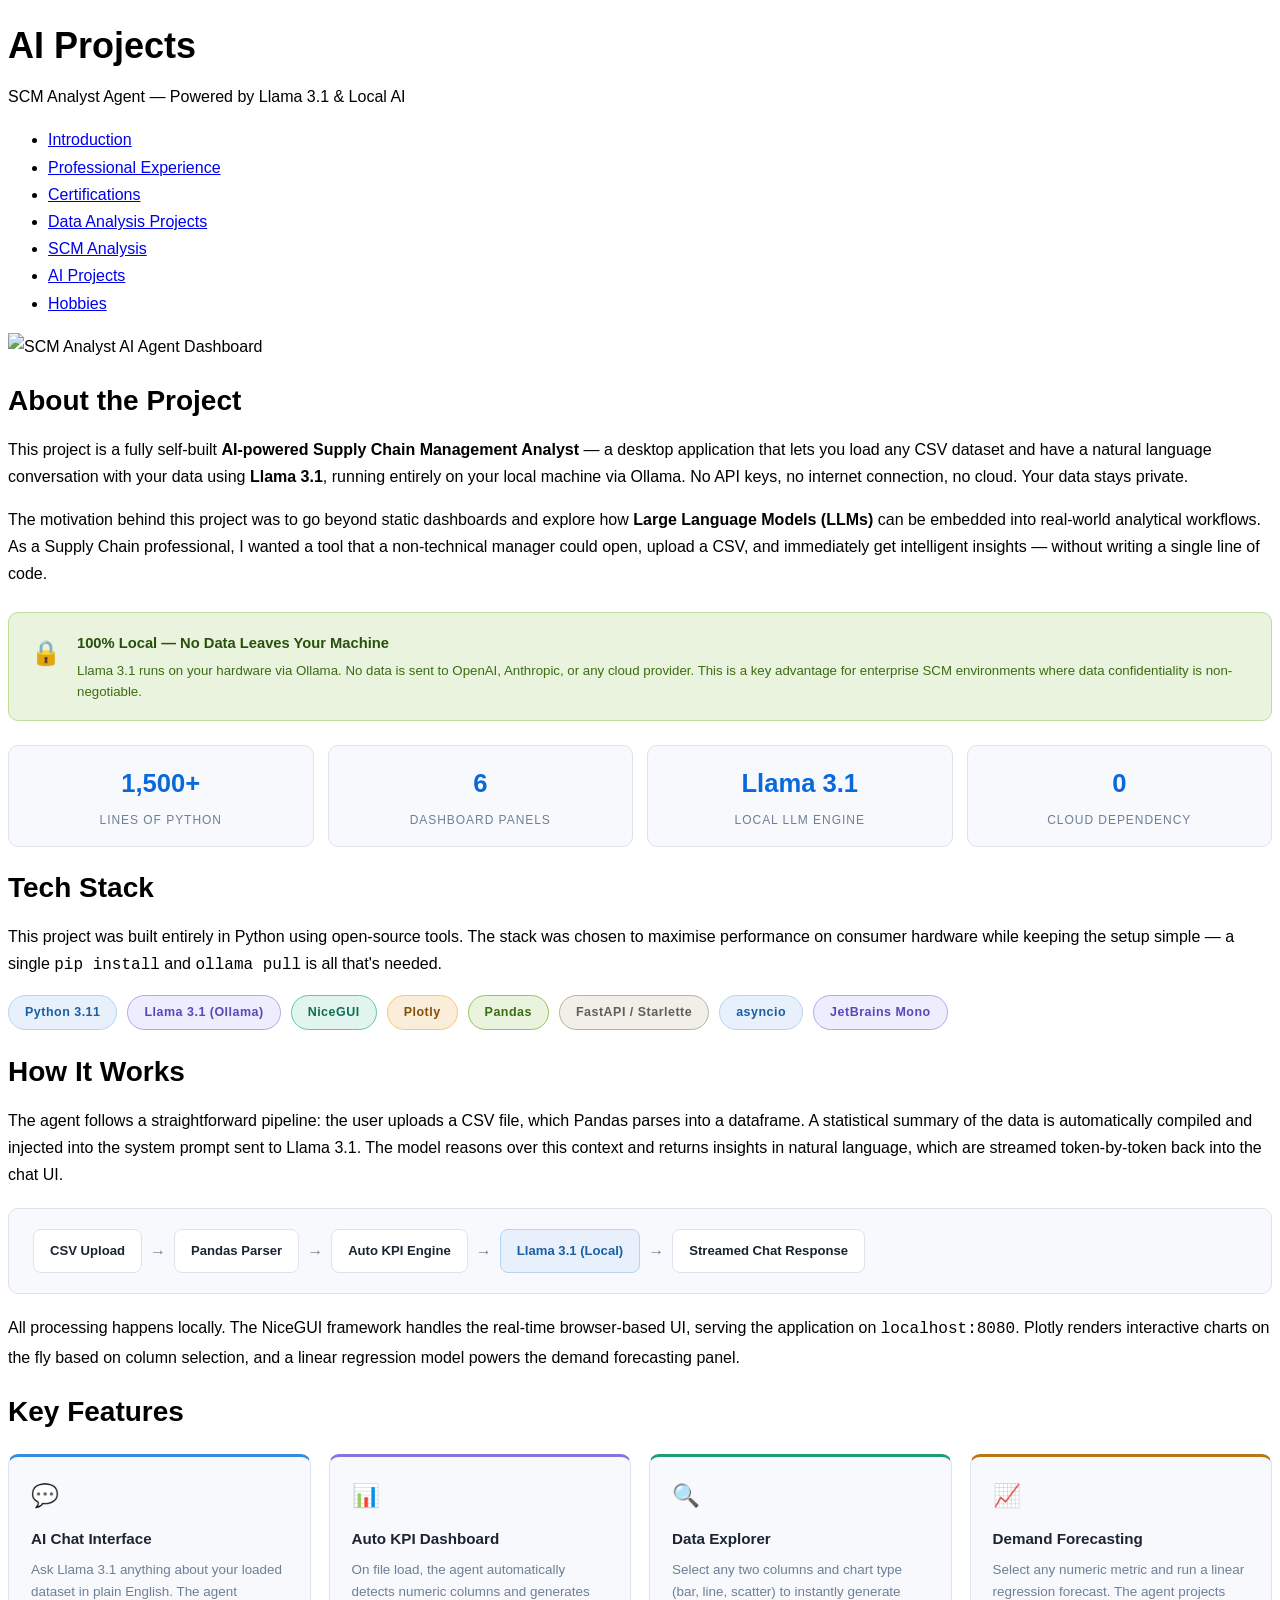
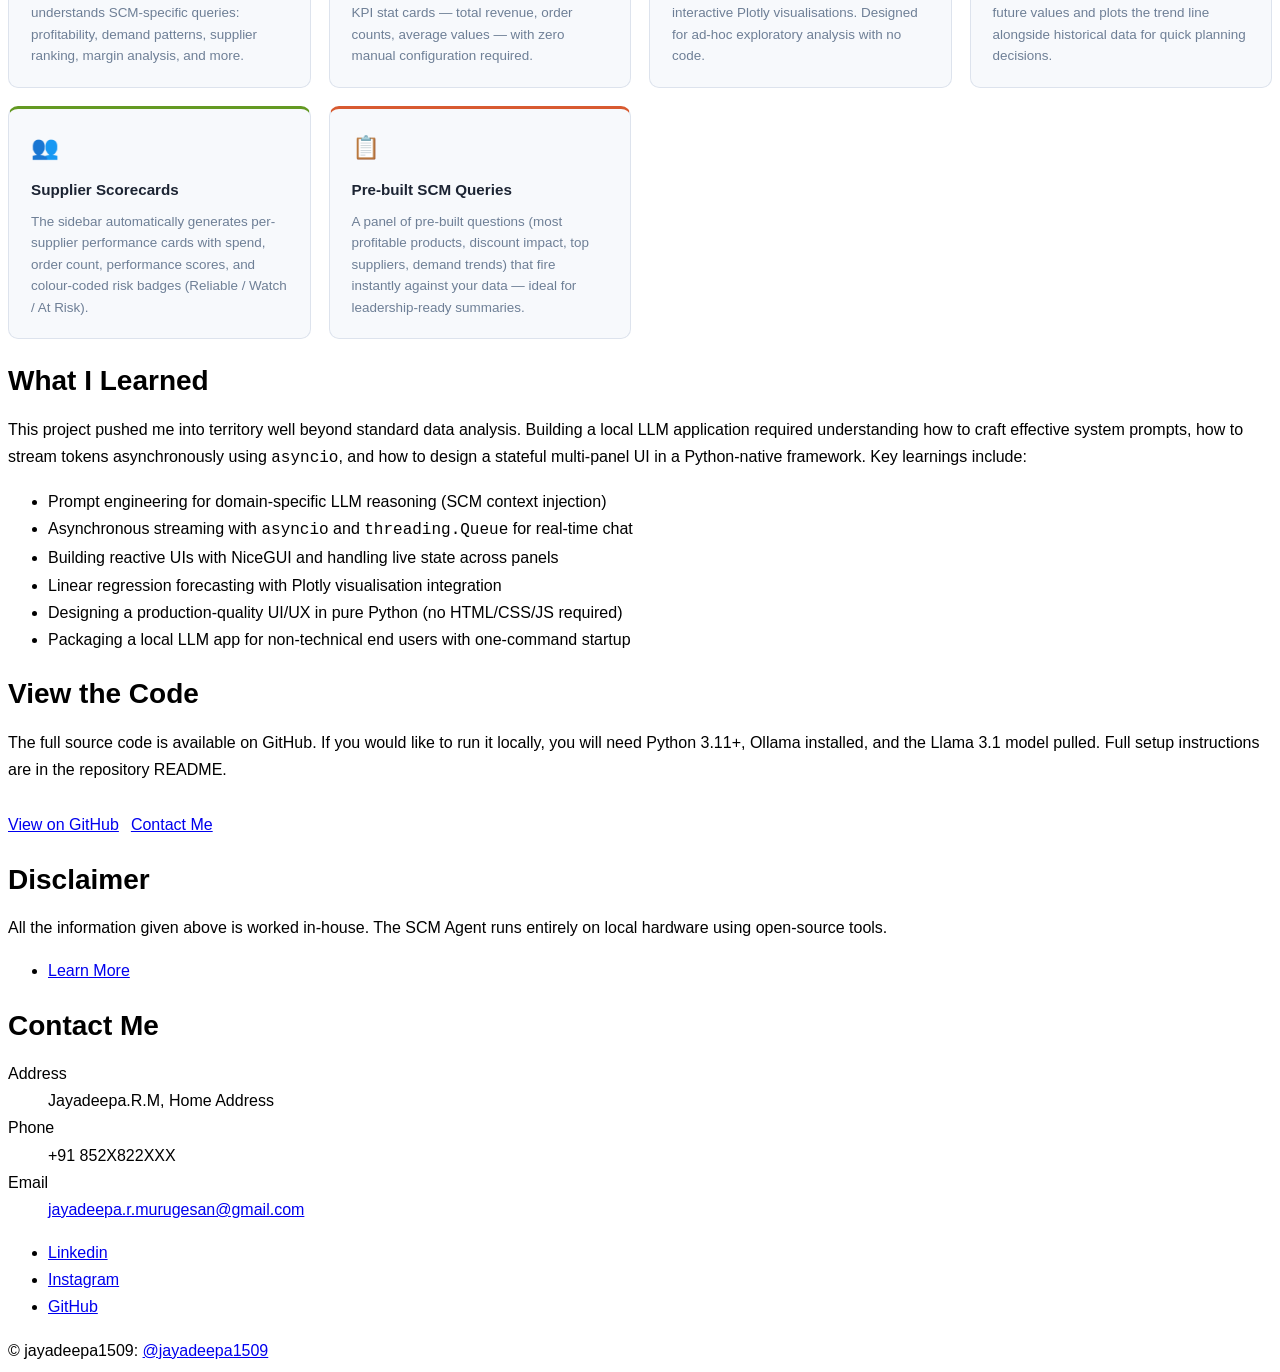
==== commit d6a39d40: "Add files via upload" ====
--- a/AIAgent.html
+++ b/AIAgent.html
@@ -1,204 +1,364 @@
 <!DOCTYPE HTML>
 <!--
-  Jayadeepa.R.M — Portfolio
-  Based on Stellar by HTML5 UP | Redesigned by Claude
+Stellar by HTML5 UP
+html5up.net | @jayadeepa1509
+Free for personal and commercial use under the CCA 3.0 license (html5up.net/license)
 -->
 <html>
 <head>
-  <title>AI Projects — Jayadeepa.R.M</title>
-  <meta charset="utf-8" />
-  <meta name="viewport" content="width=device-width, initial-scale=1, user-scalable=no" />
-  <link rel="stylesheet" href="assets/css/main.css" />
-  <link rel="stylesheet" href="jd-shared.css" />
-  <noscript><link rel="stylesheet" href="assets/css/noscript.css" /></noscript>
+    <title>AI Projects</title>
+    <meta charset="utf-8" />
+    <meta name="viewport" content="width=device-width, initial-scale=1, user-scalable=no" />
+    <link rel="stylesheet" href="assets/css/main.css" />
+    <noscript><link rel="stylesheet" href="assets/css/noscript.css" /></noscript>
+    <style>
+        /* ── GLOBAL TYPOGRAPHY NORMALIZER ── */
+        body, p, li, td, th, dt, dd, label, span {
+            font-family: 'Source Sans Pro', 'Open Sans', Arial, sans-serif;
+            font-size: 1rem;
+            line-height: 1.7;
+        }
+        h1 {
+            font-family: 'Source Sans Pro', 'Open Sans', Arial, sans-serif;
+            font-size: 2.25rem;
+            font-weight: 700;
+            line-height: 1.2;
+            margin-bottom: 0.5rem;
+        }
+        h2 {
+            font-family: 'Source Sans Pro', 'Open Sans', Arial, sans-serif;
+            font-size: 1.75rem;
+            font-weight: 700;
+            line-height: 1.3;
+            margin-bottom: 0.75rem;
+        }
+        h3 {
+            font-family: 'Source Sans Pro', 'Open Sans', Arial, sans-serif;
+            font-size: 1.35rem;
+            font-weight: 600;
+            line-height: 1.4;
+            margin-bottom: 0.5rem;
+        }
+        h2 b, h2 strong, h3 b, h3 strong { font-weight: inherit; font-size: inherit; }
+
+        /* ── Tech stack badges ── */
+        .tech-badges {
+            display: flex;
+            flex-wrap: wrap;
+            gap: 10px;
+            margin: 16px 0 24px 0;
+        }
+        .tech-badge {
+            display: inline-block;
+            padding: 6px 16px;
+            border-radius: 20px;
+            font-size: 0.78rem;
+            font-weight: 600;
+            letter-spacing: 0.04em;
+            border: 1px solid;
+        }
+        .badge-blue   { background: #e8f1fb; color: #185fa5; border-color: #b5d4f4; }
+        .badge-purple { background: #eeedfe; color: #534ab7; border-color: #afa9ec; }
+        .badge-teal   { background: #e1f5ee; color: #0f6e56; border-color: #5dcaa5; }
+        .badge-amber  { background: #faeeda; color: #854f0b; border-color: #fac775; }
+        .badge-green  { background: #eaf3de; color: #3b6d11; border-color: #97c459; }
+        .badge-gray   { background: #f1efe8; color: #5f5e5a; border-color: #b4b2a9; }
+
+        /* ── Feature cards grid ── */
+        .feature-grid {
+            display: grid;
+            grid-template-columns: repeat(auto-fill, minmax(260px, 1fr));
+            gap: 18px;
+            margin: 24px 0;
+        }
+        .feature-card {
+            background: #f7f9fc;
+            border: 1px solid #dde3ed;
+            border-radius: 10px;
+            padding: 20px 22px;
+            border-top: 3px solid;
+            transition: box-shadow 0.2s;
+        }
+        .feature-card:hover { box-shadow: 0 4px 16px rgba(0,0,0,0.09); }
+        .feature-card.blue   { border-top-color: #378add; }
+        .feature-card.purple { border-top-color: #7f77dd; }
+        .feature-card.teal   { border-top-color: #1d9e75; }
+        .feature-card.amber  { border-top-color: #ba7517; }
+        .feature-card.green  { border-top-color: #639922; }
+        .feature-card.coral  { border-top-color: #d85a30; }
+        .feature-card h4 {
+            margin: 0 0 8px 0;
+            font-size: 0.95rem;
+            font-weight: 700;
+            color: #1c2433;
+        }
+        .feature-card p {
+            margin: 0;
+            font-size: 0.84rem;
+            color: #6e7f96;
+            line-height: 1.6;
+        }
+        .feature-icon {
+            font-size: 1.4rem;
+            margin-bottom: 10px;
+            display: block;
+        }
+
+        /* ── Architecture flow ── */
+        .arch-flow {
+            display: flex;
+            flex-wrap: wrap;
+            align-items: center;
+            gap: 8px;
+            margin: 20px 0;
+            padding: 20px 24px;
+            background: #f7f9fc;
+            border: 1px solid #dde3ed;
+            border-radius: 10px;
+        }
+        .arch-step {
+            background: #ffffff;
+            border: 1px solid #dde3ed;
+            border-radius: 8px;
+            padding: 10px 16px;
+            font-size: 0.82rem;
+            font-weight: 600;
+            color: #1c2433;
+            white-space: nowrap;
+        }
+        .arch-arrow { color: #6e7f96; font-size: 1rem; flex-shrink: 0; }
+        .arch-step.highlight { background: #e8f1fb; border-color: #b5d4f4; color: #185fa5; }
+
+        /* ── Privacy callout ── */
+        .privacy-callout {
+            display: flex;
+            align-items: flex-start;
+            gap: 16px;
+            background: #eaf3de;
+            border: 1px solid #c0dd97;
+            border-radius: 10px;
+            padding: 18px 22px;
+            margin: 24px 0;
+        }
+        .privacy-callout-icon { font-size: 1.5rem; flex-shrink: 0; margin-top: 2px; }
+        .privacy-callout h4 { margin: 0 0 4px 0; font-size: 0.92rem; font-weight: 700; color: #27500a; }
+        .privacy-callout p  { margin: 0; font-size: 0.83rem; color: #3b6d11; line-height: 1.6; }
+
+        /* ── Stat highlight row ── */
+        .stat-row {
+            display: flex;
+            flex-wrap: wrap;
+            gap: 14px;
+            margin: 22px 0;
+        }
+        .stat-item {
+            background: #f7f9fc;
+            border: 1px solid #dde3ed;
+            border-radius: 10px;
+            padding: 16px 22px;
+            flex: 1;
+            min-width: 140px;
+            text-align: center;
+        }
+        .stat-item .stat-num {
+            font-size: 1.6rem;
+            font-weight: 800;
+            color: #0969da;
+            display: block;
+        }
+        .stat-item .stat-label {
+            font-size: 0.75rem;
+            color: #6e7f96;
+            text-transform: uppercase;
+            letter-spacing: 0.08em;
+            margin-top: 4px;
+            display: block;
+        }
+
+        /* ── CTA buttons ── */
+        .cta-row {
+            display: flex;
+            flex-wrap: wrap;
+            gap: 12px;
+            margin: 28px 0 10px 0;
+        }
+    </style>
 </head>
 <body class="is-preload">
+
+<!-- Wrapper -->
 <div id="wrapper">
 
-  <!-- Header -->
-  <header id="header">
-    <h1>AI Projects</h1>
-    <p>SCM Analyst Agent &mdash; Powered by Llama 3.1 &amp; Local AI</p>
-  </header>
-
-  <!-- Nav -->
-  <nav id="nav">
-    <ul>
-      <li><a href="index.html">Introduction</a></li>
-      <li><a href="generic.html">Professional Experience</a></li>
-      <li><a href="Certifications2.html">Certifications</a></li>
-      <li><a href="Data Analysis.html">Data Analysis Projects</a></li>
-      <li><a href="SCM.html">SCM Analysis</a></li>
-      <li><a href="AIAgent.html" class="active">AI Projects</a></li>
-      <li><a href="Hobbies.html">Hobbies</a></li>
-    </ul>
-  </nav>
-
-  <!-- Main -->
-  <div id="main">
-    <section id="content" class="main">
-
-      <!-- Hero image — replace pic05.jpg with your own screenshot once ready -->
-      <span class="image main"><img src="images/pic05.jpg" alt="SCM Analyst AI Agent Dashboard" /></span>
-
-      <!-- SECTION 1: About -->
-      <h2>About the Project</h2>
-      <p>
-        This project is a fully self-built <strong>AI-powered Supply Chain Management Analyst</strong> — a desktop application that lets you load any CSV dataset and have a natural language conversation with your data using <strong>Llama 3.1</strong>, running entirely on your local machine via Ollama. No API keys, no internet connection, no cloud. Your data stays private.
-      </p>
-      <p>
-        The motivation behind this project was to go beyond static dashboards and explore how <strong>Large Language Models (LLMs)</strong> can be embedded into real-world analytical workflows. As a Supply Chain professional, I wanted a tool that a non-technical manager could open, upload a CSV, and immediately get intelligent insights — without writing a single line of code.
-      </p>
-
-      <!-- Privacy callout -->
-      <div class="jd-callout green">
-        <div class="jd-callout-icon">🔒</div>
-        <div>
-          <h4>100% Local — No Data Leaves Your Machine</h4>
-          <p>Llama 3.1 runs on your hardware via Ollama. No data is sent to OpenAI, Anthropic, or any cloud provider. This is a key advantage for enterprise SCM environments where data confidentiality is non-negotiable.</p>
-        </div>
-      </div>
-
-      <!-- Stats row -->
-      <div class="stat-row">
-        <div class="stat-item">
-          <span class="stat-num">1,500+</span>
-          <span class="stat-label">Lines of Python</span>
-        </div>
-        <div class="stat-item">
-          <span class="stat-num">6</span>
-          <span class="stat-label">Dashboard Panels</span>
-        </div>
-        <div class="stat-item">
-          <span class="stat-num">Llama 3.1</span>
-          <span class="stat-label">Local LLM Engine</span>
-        </div>
-        <div class="stat-item">
-          <span class="stat-num">0</span>
-          <span class="stat-label">Cloud Dependency</span>
-        </div>
-      </div>
-
-      <!-- SECTION 2: Tech Stack -->
-      <h2>Tech Stack</h2>
-      <p>Built entirely in Python using open-source tools. The stack was chosen to maximise performance on consumer hardware while keeping setup simple — a single <code>pip install</code> and <code>ollama pull</code> is all that's needed.</p>
-
-      <div class="tech-badges">
-        <span class="tech-badge badge-blue">Python 3.11</span>
-        <span class="tech-badge badge-purple">Llama 3.1 (Ollama)</span>
-        <span class="tech-badge badge-teal">NiceGUI</span>
-        <span class="tech-badge badge-amber">Plotly</span>
-        <span class="tech-badge badge-green">Pandas</span>
-        <span class="tech-badge badge-gray">FastAPI / Starlette</span>
-        <span class="tech-badge badge-blue">asyncio</span>
-        <span class="tech-badge badge-purple">JetBrains Mono</span>
-      </div>
-
-      <!-- SECTION 3: Architecture -->
-      <h2>How It Works</h2>
-      <p>
-        The agent follows a straightforward pipeline: the user uploads a CSV file, which Pandas parses into a dataframe. A statistical summary is automatically compiled and injected into the system prompt sent to Llama 3.1. The model reasons over this context and returns insights in natural language, streamed token-by-token back into the chat UI.
-      </p>
-
-      <div class="arch-flow">
-        <div class="arch-step">CSV Upload</div>
-        <div class="arch-arrow">→</div>
-        <div class="arch-step">Pandas Parser</div>
-        <div class="arch-arrow">→</div>
-        <div class="arch-step">Auto KPI Engine</div>
-        <div class="arch-arrow">→</div>
-        <div class="arch-step highlight">Llama 3.1 (Local)</div>
-        <div class="arch-arrow">→</div>
-        <div class="arch-step">Streamed Chat Response</div>
-      </div>
-
-      <p>All processing happens locally. NiceGUI handles the real-time browser-based UI on <code>localhost:8080</code>. Plotly renders interactive charts on the fly, and a linear regression model powers the demand forecasting panel.</p>
-
-      <!-- SECTION 4: Features -->
-      <h2>Key Features</h2>
-      <div class="feature-grid">
-        <div class="feature-card blue">
-          <span class="feature-icon">💬</span>
-          <h4>AI Chat Interface</h4>
-          <p>Ask Llama 3.1 anything about your loaded dataset in plain English. The agent understands SCM-specific queries: profitability, demand patterns, supplier ranking, margin analysis, and more.</p>
-        </div>
-        <div class="feature-card purple">
-          <span class="feature-icon">📊</span>
-          <h4>Auto KPI Dashboard</h4>
-          <p>On file load, the agent automatically detects numeric columns and generates KPI stat cards — total revenue, order counts, average values — with zero manual configuration required.</p>
-        </div>
-        <div class="feature-card teal">
-          <span class="feature-icon">🔍</span>
-          <h4>Data Explorer</h4>
-          <p>Select any two columns and chart type (bar, line, scatter) to instantly generate interactive Plotly visualisations — designed for ad-hoc exploratory analysis with no code.</p>
-        </div>
-        <div class="feature-card amber">
-          <span class="feature-icon">📈</span>
-          <h4>Demand Forecasting</h4>
-          <p>Select any numeric metric and run a linear regression forecast. The agent projects future values and plots the trend line alongside historical data for quick planning decisions.</p>
-        </div>
-        <div class="feature-card green">
-          <span class="feature-icon">👥</span>
-          <h4>Supplier Scorecards</h4>
-          <p>The sidebar automatically generates per-supplier performance cards with spend, order count, performance scores, and colour-coded risk badges (Reliable / Watch / At Risk).</p>
-        </div>
-        <div class="feature-card coral">
-          <span class="feature-icon">📋</span>
-          <h4>Pre-built SCM Queries</h4>
-          <p>A panel of pre-built questions (most profitable products, discount impact, top suppliers, demand trends) that fire instantly against your data — ideal for leadership-ready summaries.</p>
-        </div>
-      </div>
-
-      <!-- SECTION 5: What I Learned -->
-      <h2>What I Learned</h2>
-      <p>This project pushed me into territory well beyond standard data analysis. Building a local LLM application required understanding prompt engineering, async token streaming, and stateful multi-panel UI design in Python. Key learnings include:</p>
-      <ul>
-        <li>Prompt engineering for domain-specific LLM reasoning (SCM context injection)</li>
-        <li>Asynchronous streaming with <code>asyncio</code> and <code>threading.Queue</code> for real-time chat</li>
-        <li>Building reactive UIs with NiceGUI and handling live state across panels</li>
-        <li>Linear regression forecasting with Plotly visualisation integration</li>
-        <li>Designing a production-quality UI/UX in pure Python — no HTML/CSS/JS required</li>
-        <li>Packaging a local LLM app for non-technical end users with a one-command startup</li>
-      </ul>
-
-      <!-- SECTION 6: CTA -->
-      <h2>View the Code</h2>
-      <p>The full source code is available on GitHub. To run it locally, you'll need Python 3.11+, Ollama installed, and the Llama 3.1 model pulled. Full setup instructions are in the repository README.</p>
-
-      <div class="cta-row">
-        <a href="https://github.com/jddata360" target="_blank" class="button primary">View on GitHub</a>
-        <a href="mailto:jayadeepa.r.murugesan@gmail.com" class="button">Contact Me</a>
-      </div>
-
-    </section>
-  </div>
-
-  <!-- Footer -->
-  <footer id="footer">
-    <section>
-      <h2>Disclaimer</h2>
-      <p>All the information given above is worked in-house. The SCM Agent runs entirely on local hardware using open-source tools.</p>
-      <ul class="actions">
-        <li><a href="generic.html" class="button">Learn More</a></li>
-      </ul>
-    </section>
-    <section>
-      <h2>Contact Me</h2>
-      <dl class="alt">
-        <dt>Address</dt><dd>Jayadeepa.R.M, Home Address</dd>
-        <dt>Phone</dt><dd>+91 852X822XXX</dd>
-        <dt>Email</dt><dd><a href="mailto:jayadeepa.r.murugesan@gmail.com">jayadeepa.r.murugesan@gmail.com</a></dd>
-      </dl>
-      <ul class="icons">
-        <li><a href="https://www.linkedin.com/in/jayadeepa-r-murugesan-981b22199/" class="icon brands fa-linkedin alt"><span class="label">LinkedIn</span></a></li>
-        <li><a href="#" class="icon brands fa-instagram alt"><span class="label">Instagram</span></a></li>
-        <li><a href="https://github.com/jddata360" class="icon brands fa-github alt"><span class="label">GitHub</span></a></li>
-      </ul>
-    </section>
-    <p class="copyright">&copy; jayadeepa1509: <a href="https://instagram.com/jayadeepa1509">@jayadeepa1509</a></p>
-  </footer>
+    <!-- Header -->
+    <header id="header">
+        <h1>AI Projects</h1>
+        <p>SCM Analyst Agent &mdash; Powered by Llama 3.1 &amp; Local AI</p>
+    </header>
+
+    <!-- Nav -->
+    <nav id="nav">
+        <ul>
+            <li><a href="index.html">Introduction</a></li>
+            <li><a href="generic.html">Professional Experience</a></li>
+            <li><a href="Certifications2.html">Certifications</a></li>
+            <li><a href="Data Analysis.html">Data Analysis Projects</a></li>
+            <li><a href="SCM.html">SCM Analysis</a></li>
+            <li><a href="AIAgent.html" class="active">AI Projects</a></li>
+            <li><a href="Hobbies.html">Hobbies</a></li>
+        </ul>
+    </nav>
+
+    <!-- Main -->
+    <div id="main">
+        <section id="content" class="main">
+
+            <span class="image main"><img src="images/pic05.jpg" alt="SCM Analyst AI Agent Dashboard" /></span>
+
+            <h2>About the Project</h2>
+            <p>This project is a fully self-built <strong>AI-powered Supply Chain Management Analyst</strong> — a desktop application that lets you load any CSV dataset and have a natural language conversation with your data using <strong>Llama 3.1</strong>, running entirely on your local machine via Ollama. No API keys, no internet connection, no cloud. Your data stays private.</p>
+            <p>The motivation behind this project was to go beyond static dashboards and explore how <strong>Large Language Models (LLMs)</strong> can be embedded into real-world analytical workflows. As a Supply Chain professional, I wanted a tool that a non-technical manager could open, upload a CSV, and immediately get intelligent insights — without writing a single line of code.</p>
+
+            <div class="privacy-callout">
+                <div class="privacy-callout-icon">&#128274;</div>
+                <div>
+                    <h4>100% Local &mdash; No Data Leaves Your Machine</h4>
+                    <p>Llama 3.1 runs on your hardware via Ollama. No data is sent to OpenAI, Anthropic, or any cloud provider. This is a key advantage for enterprise SCM environments where data confidentiality is non-negotiable.</p>
+                </div>
+            </div>
+
+            <div class="stat-row">
+                <div class="stat-item">
+                    <span class="stat-num">1,500+</span>
+                    <span class="stat-label">Lines of Python</span>
+                </div>
+                <div class="stat-item">
+                    <span class="stat-num">6</span>
+                    <span class="stat-label">Dashboard Panels</span>
+                </div>
+                <div class="stat-item">
+                    <span class="stat-num">Llama 3.1</span>
+                    <span class="stat-label">Local LLM Engine</span>
+                </div>
+                <div class="stat-item">
+                    <span class="stat-num">0</span>
+                    <span class="stat-label">Cloud Dependency</span>
+                </div>
+            </div>
+
+            <h2>Tech Stack</h2>
+            <p>This project was built entirely in Python using open-source tools. The stack was chosen to maximise performance on consumer hardware while keeping the setup simple — a single <code>pip install</code> and <code>ollama pull</code> is all that's needed.</p>
+            <div class="tech-badges">
+                <span class="tech-badge badge-blue">Python 3.11</span>
+                <span class="tech-badge badge-purple">Llama 3.1 (Ollama)</span>
+                <span class="tech-badge badge-teal">NiceGUI</span>
+                <span class="tech-badge badge-amber">Plotly</span>
+                <span class="tech-badge badge-green">Pandas</span>
+                <span class="tech-badge badge-gray">FastAPI / Starlette</span>
+                <span class="tech-badge badge-blue">asyncio</span>
+                <span class="tech-badge badge-purple">JetBrains Mono</span>
+            </div>
+
+            <h2>How It Works</h2>
+            <p>The agent follows a straightforward pipeline: the user uploads a CSV file, which Pandas parses into a dataframe. A statistical summary of the data is automatically compiled and injected into the system prompt sent to Llama 3.1. The model reasons over this context and returns insights in natural language, which are streamed token-by-token back into the chat UI.</p>
+            <div class="arch-flow">
+                <div class="arch-step">CSV Upload</div>
+                <div class="arch-arrow">&#8594;</div>
+                <div class="arch-step">Pandas Parser</div>
+                <div class="arch-arrow">&#8594;</div>
+                <div class="arch-step">Auto KPI Engine</div>
+                <div class="arch-arrow">&#8594;</div>
+                <div class="arch-step highlight">Llama 3.1 (Local)</div>
+                <div class="arch-arrow">&#8594;</div>
+                <div class="arch-step">Streamed Chat Response</div>
+            </div>
+            <p>All processing happens locally. The NiceGUI framework handles the real-time browser-based UI, serving the application on <code>localhost:8080</code>. Plotly renders interactive charts on the fly based on column selection, and a linear regression model powers the demand forecasting panel.</p>
+
+            <h2>Key Features</h2>
+            <div class="feature-grid">
+                <div class="feature-card blue">
+                    <span class="feature-icon">&#128172;</span>
+                    <h4>AI Chat Interface</h4>
+                    <p>Ask Llama 3.1 anything about your loaded dataset in plain English. The agent understands SCM-specific queries: profitability, demand patterns, supplier ranking, margin analysis, and more.</p>
+                </div>
+                <div class="feature-card purple">
+                    <span class="feature-icon">&#128202;</span>
+                    <h4>Auto KPI Dashboard</h4>
+                    <p>On file load, the agent automatically detects numeric columns and generates KPI stat cards — total revenue, order counts, average values — with zero manual configuration required.</p>
+                </div>
+                <div class="feature-card teal">
+                    <span class="feature-icon">&#128269;</span>
+                    <h4>Data Explorer</h4>
+                    <p>Select any two columns and chart type (bar, line, scatter) to instantly generate interactive Plotly visualisations. Designed for ad-hoc exploratory analysis with no code.</p>
+                </div>
+                <div class="feature-card amber">
+                    <span class="feature-icon">&#128200;</span>
+                    <h4>Demand Forecasting</h4>
+                    <p>Select any numeric metric and run a linear regression forecast. The agent projects future values and plots the trend line alongside historical data for quick planning decisions.</p>
+                </div>
+                <div class="feature-card green">
+                    <span class="feature-icon">&#128101;</span>
+                    <h4>Supplier Scorecards</h4>
+                    <p>The sidebar automatically generates per-supplier performance cards with spend, order count, performance scores, and colour-coded risk badges (Reliable / Watch / At Risk).</p>
+                </div>
+                <div class="feature-card coral">
+                    <span class="feature-icon">&#128203;</span>
+                    <h4>Pre-built SCM Queries</h4>
+                    <p>A panel of pre-built questions (most profitable products, discount impact, top suppliers, demand trends) that fire instantly against your data — ideal for leadership-ready summaries.</p>
+                </div>
+            </div>
+
+            <h2>What I Learned</h2>
+            <p>This project pushed me into territory well beyond standard data analysis. Building a local LLM application required understanding how to craft effective system prompts, how to stream tokens asynchronously using <code>asyncio</code>, and how to design a stateful multi-panel UI in a Python-native framework. Key learnings include:</p>
+            <ul>
+                <li>Prompt engineering for domain-specific LLM reasoning (SCM context injection)</li>
+                <li>Asynchronous streaming with <code>asyncio</code> and <code>threading.Queue</code> for real-time chat</li>
+                <li>Building reactive UIs with NiceGUI and handling live state across panels</li>
+                <li>Linear regression forecasting with Plotly visualisation integration</li>
+                <li>Designing a production-quality UI/UX in pure Python (no HTML/CSS/JS required)</li>
+                <li>Packaging a local LLM app for non-technical end users with one-command startup</li>
+            </ul>
+
+            <h2>View the Code</h2>
+            <p>The full source code is available on GitHub. If you would like to run it locally, you will need Python 3.11+, Ollama installed, and the Llama 3.1 model pulled. Full setup instructions are in the repository README.</p>
+            <div class="cta-row">
+                <a href="https://github.com/jddata360" target="_blank" class="button primary">View on GitHub</a>
+                <a href="mailto:jayadeepa.r.murugesan@gmail.com" class="button">Contact Me</a>
+            </div>
+
+        </section>
+    </div>
+
+    <!-- Footer -->
+    <footer id="footer">
+        <section>
+            <h2>Disclaimer</h2>
+            <p>All the information given above is worked in-house. The SCM Agent runs entirely on local hardware using open-source tools.</p>
+            <ul class="actions">
+                <li><a href="generic.html" class="button">Learn More</a></li>
+            </ul>
+        </section>
+        <section>
+            <h2>Contact Me</h2>
+            <dl class="alt">
+                <dt>Address</dt>
+                <dd>Jayadeepa.R.M, Home Address</dd>
+                <dt>Phone</dt>
+                <dd>+91 852X822XXX</dd>
+                <dt>Email</dt>
+                <dd><a href="#">jayadeepa.r.murugesan@gmail.com</a></dd>
+            </dl>
+            <ul class="icons">
+                <li><a href="https://www.linkedin.com/in/jayadeepa-r-murugesan-981b22199/" class="icon brands fa-linkedin alt"><span class="label">Linkedin</span></a></li>
+                <li><a href="#" class="icon brands fa-instagram alt"><span class="label">Instagram</span></a></li>
+                <li><a href="#" class="icon brands fa-github alt"><span class="label">GitHub</span></a></li>
+            </ul>
+        </section>
+        <p class="copyright">&copy; jayadeepa1509: <a href="https://instagram.com/jayadeepa1509">@jayadeepa1509</a></p>
+    </footer>
 
 </div>
+
+<!-- Scripts -->
 <script src="assets/js/jquery.min.js"></script>
 <script src="assets/js/jquery.scrollex.min.js"></script>
 <script src="assets/js/jquery.scrolly.min.js"></script>
@@ -207,5 +367,6 @@
 <script src="assets/js/util.js"></script>
 <script src="assets/js/main.js"></script>
 <script data-goatcounter="https://jddata360.goatcounter.com/count" async src="//gc.zgo.at/count.js"></script>
+
 </body>
 </html>
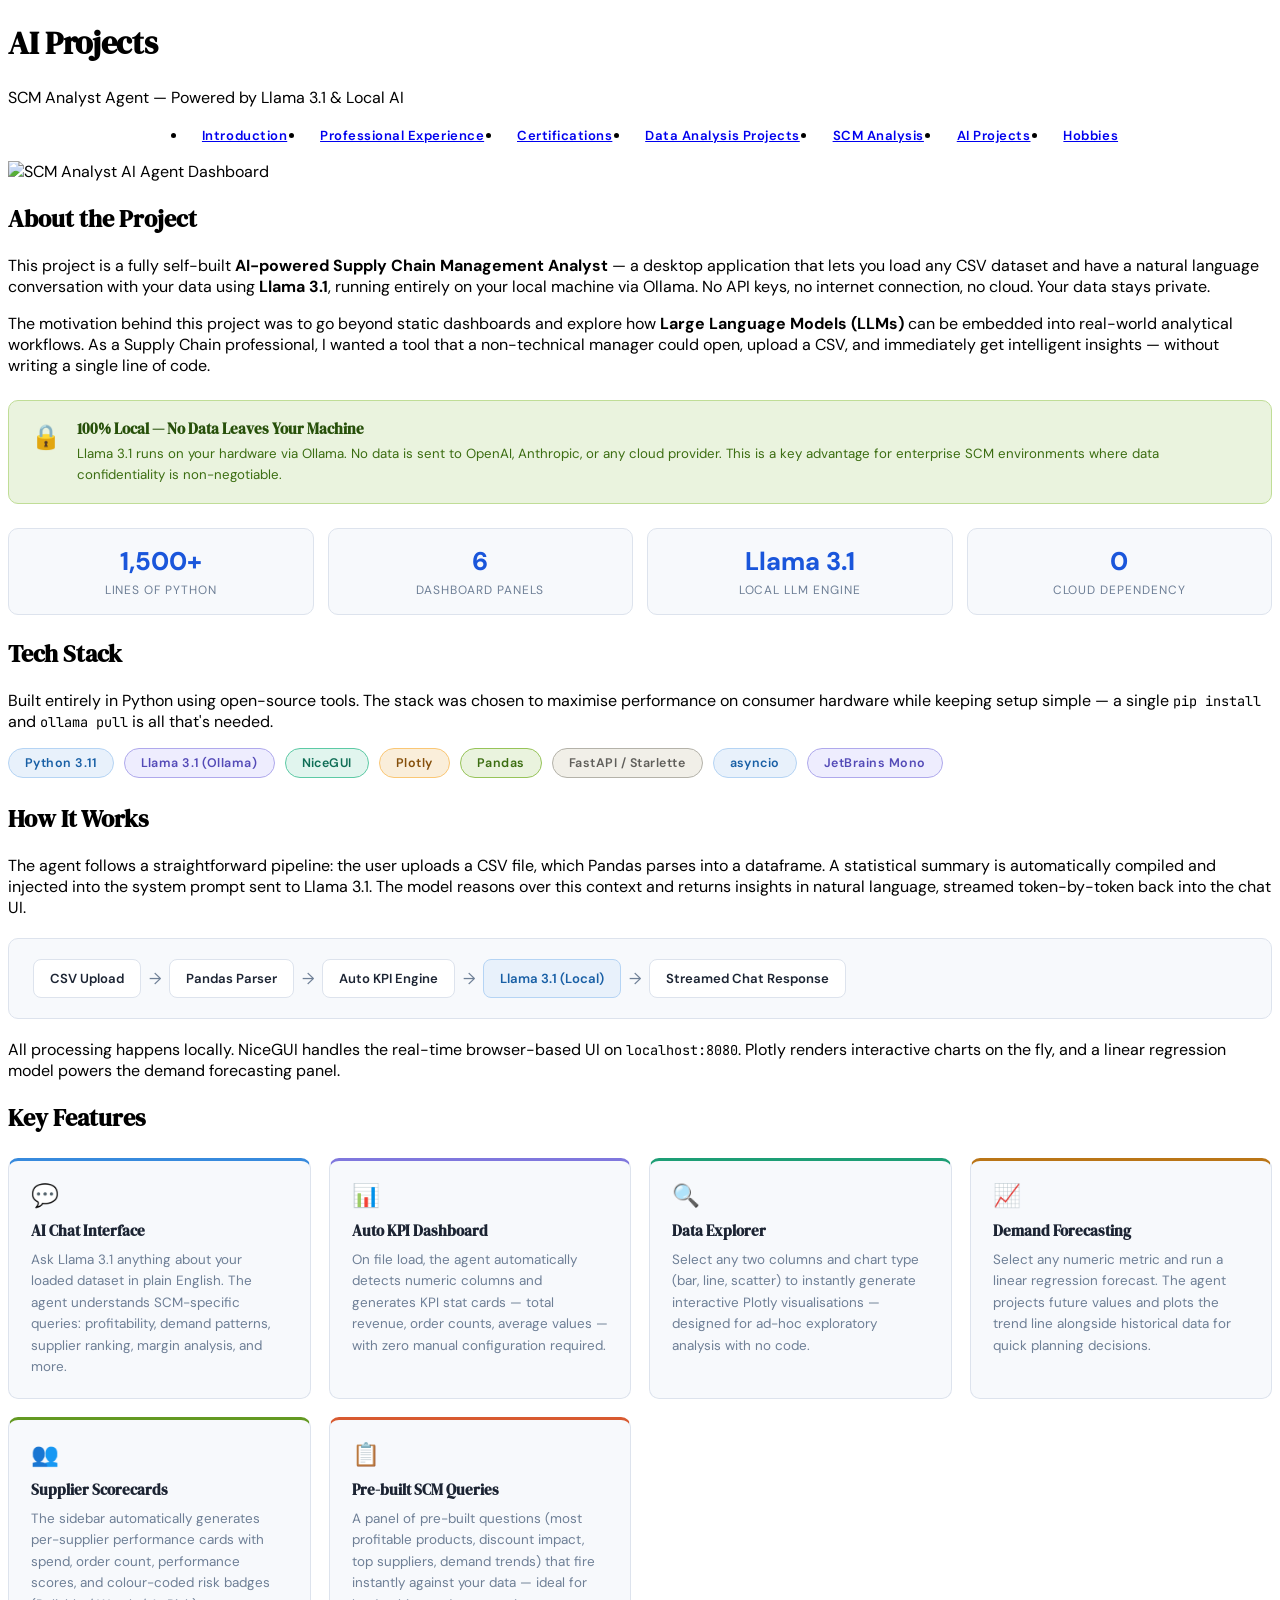
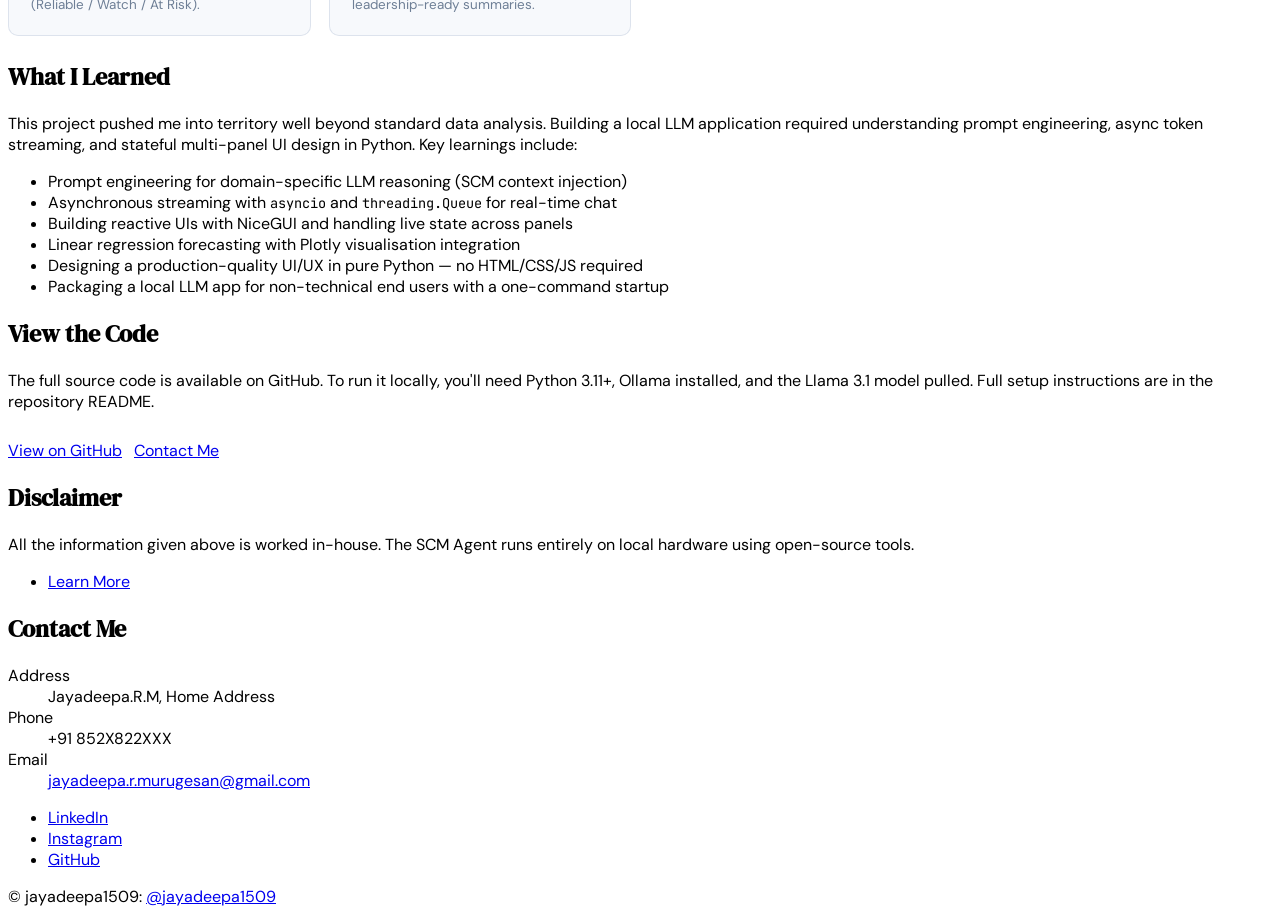
==== commit b887da9c: "Add files via upload" ====
--- a/AIAgent.html
+++ b/AIAgent.html
@@ -1,364 +1,204 @@
 <!DOCTYPE HTML>
 <!--
-Stellar by HTML5 UP
-html5up.net | @jayadeepa1509
-Free for personal and commercial use under the CCA 3.0 license (html5up.net/license)
+  Jayadeepa.R.M — Portfolio
+  Based on Stellar by HTML5 UP | Redesigned by Claude
 -->
 <html>
 <head>
-    <title>AI Projects</title>
-    <meta charset="utf-8" />
-    <meta name="viewport" content="width=device-width, initial-scale=1, user-scalable=no" />
-    <link rel="stylesheet" href="assets/css/main.css" />
-    <noscript><link rel="stylesheet" href="assets/css/noscript.css" /></noscript>
-    <style>
-        /* ── GLOBAL TYPOGRAPHY NORMALIZER ── */
-        body, p, li, td, th, dt, dd, label, span {
-            font-family: 'Source Sans Pro', 'Open Sans', Arial, sans-serif;
-            font-size: 1rem;
-            line-height: 1.7;
-        }
-        h1 {
-            font-family: 'Source Sans Pro', 'Open Sans', Arial, sans-serif;
-            font-size: 2.25rem;
-            font-weight: 700;
-            line-height: 1.2;
-            margin-bottom: 0.5rem;
-        }
-        h2 {
-            font-family: 'Source Sans Pro', 'Open Sans', Arial, sans-serif;
-            font-size: 1.75rem;
-            font-weight: 700;
-            line-height: 1.3;
-            margin-bottom: 0.75rem;
-        }
-        h3 {
-            font-family: 'Source Sans Pro', 'Open Sans', Arial, sans-serif;
-            font-size: 1.35rem;
-            font-weight: 600;
-            line-height: 1.4;
-            margin-bottom: 0.5rem;
-        }
-        h2 b, h2 strong, h3 b, h3 strong { font-weight: inherit; font-size: inherit; }
-
-        /* ── Tech stack badges ── */
-        .tech-badges {
-            display: flex;
-            flex-wrap: wrap;
-            gap: 10px;
-            margin: 16px 0 24px 0;
-        }
-        .tech-badge {
-            display: inline-block;
-            padding: 6px 16px;
-            border-radius: 20px;
-            font-size: 0.78rem;
-            font-weight: 600;
-            letter-spacing: 0.04em;
-            border: 1px solid;
-        }
-        .badge-blue   { background: #e8f1fb; color: #185fa5; border-color: #b5d4f4; }
-        .badge-purple { background: #eeedfe; color: #534ab7; border-color: #afa9ec; }
-        .badge-teal   { background: #e1f5ee; color: #0f6e56; border-color: #5dcaa5; }
-        .badge-amber  { background: #faeeda; color: #854f0b; border-color: #fac775; }
-        .badge-green  { background: #eaf3de; color: #3b6d11; border-color: #97c459; }
-        .badge-gray   { background: #f1efe8; color: #5f5e5a; border-color: #b4b2a9; }
-
-        /* ── Feature cards grid ── */
-        .feature-grid {
-            display: grid;
-            grid-template-columns: repeat(auto-fill, minmax(260px, 1fr));
-            gap: 18px;
-            margin: 24px 0;
-        }
-        .feature-card {
-            background: #f7f9fc;
-            border: 1px solid #dde3ed;
-            border-radius: 10px;
-            padding: 20px 22px;
-            border-top: 3px solid;
-            transition: box-shadow 0.2s;
-        }
-        .feature-card:hover { box-shadow: 0 4px 16px rgba(0,0,0,0.09); }
-        .feature-card.blue   { border-top-color: #378add; }
-        .feature-card.purple { border-top-color: #7f77dd; }
-        .feature-card.teal   { border-top-color: #1d9e75; }
-        .feature-card.amber  { border-top-color: #ba7517; }
-        .feature-card.green  { border-top-color: #639922; }
-        .feature-card.coral  { border-top-color: #d85a30; }
-        .feature-card h4 {
-            margin: 0 0 8px 0;
-            font-size: 0.95rem;
-            font-weight: 700;
-            color: #1c2433;
-        }
-        .feature-card p {
-            margin: 0;
-            font-size: 0.84rem;
-            color: #6e7f96;
-            line-height: 1.6;
-        }
-        .feature-icon {
-            font-size: 1.4rem;
-            margin-bottom: 10px;
-            display: block;
-        }
-
-        /* ── Architecture flow ── */
-        .arch-flow {
-            display: flex;
-            flex-wrap: wrap;
-            align-items: center;
-            gap: 8px;
-            margin: 20px 0;
-            padding: 20px 24px;
-            background: #f7f9fc;
-            border: 1px solid #dde3ed;
-            border-radius: 10px;
-        }
-        .arch-step {
-            background: #ffffff;
-            border: 1px solid #dde3ed;
-            border-radius: 8px;
-            padding: 10px 16px;
-            font-size: 0.82rem;
-            font-weight: 600;
-            color: #1c2433;
-            white-space: nowrap;
-        }
-        .arch-arrow { color: #6e7f96; font-size: 1rem; flex-shrink: 0; }
-        .arch-step.highlight { background: #e8f1fb; border-color: #b5d4f4; color: #185fa5; }
-
-        /* ── Privacy callout ── */
-        .privacy-callout {
-            display: flex;
-            align-items: flex-start;
-            gap: 16px;
-            background: #eaf3de;
-            border: 1px solid #c0dd97;
-            border-radius: 10px;
-            padding: 18px 22px;
-            margin: 24px 0;
-        }
-        .privacy-callout-icon { font-size: 1.5rem; flex-shrink: 0; margin-top: 2px; }
-        .privacy-callout h4 { margin: 0 0 4px 0; font-size: 0.92rem; font-weight: 700; color: #27500a; }
-        .privacy-callout p  { margin: 0; font-size: 0.83rem; color: #3b6d11; line-height: 1.6; }
-
-        /* ── Stat highlight row ── */
-        .stat-row {
-            display: flex;
-            flex-wrap: wrap;
-            gap: 14px;
-            margin: 22px 0;
-        }
-        .stat-item {
-            background: #f7f9fc;
-            border: 1px solid #dde3ed;
-            border-radius: 10px;
-            padding: 16px 22px;
-            flex: 1;
-            min-width: 140px;
-            text-align: center;
-        }
-        .stat-item .stat-num {
-            font-size: 1.6rem;
-            font-weight: 800;
-            color: #0969da;
-            display: block;
-        }
-        .stat-item .stat-label {
-            font-size: 0.75rem;
-            color: #6e7f96;
-            text-transform: uppercase;
-            letter-spacing: 0.08em;
-            margin-top: 4px;
-            display: block;
-        }
-
-        /* ── CTA buttons ── */
-        .cta-row {
-            display: flex;
-            flex-wrap: wrap;
-            gap: 12px;
-            margin: 28px 0 10px 0;
-        }
-    </style>
+  <title>AI Projects — Jayadeepa.R.M</title>
+  <meta charset="utf-8" />
+  <meta name="viewport" content="width=device-width, initial-scale=1, user-scalable=no" />
+  <link rel="stylesheet" href="assets/css/main.css" />
+  <link rel="stylesheet" href="jd-shared.css" />
+  <noscript><link rel="stylesheet" href="assets/css/noscript.css" /></noscript>
 </head>
 <body class="is-preload">
-
-<!-- Wrapper -->
 <div id="wrapper">
 
-    <!-- Header -->
-    <header id="header">
-        <h1>AI Projects</h1>
-        <p>SCM Analyst Agent &mdash; Powered by Llama 3.1 &amp; Local AI</p>
-    </header>
-
-    <!-- Nav -->
-    <nav id="nav">
-        <ul>
-            <li><a href="index.html">Introduction</a></li>
-            <li><a href="generic.html">Professional Experience</a></li>
-            <li><a href="Certifications2.html">Certifications</a></li>
-            <li><a href="Data Analysis.html">Data Analysis Projects</a></li>
-            <li><a href="SCM.html">SCM Analysis</a></li>
-            <li><a href="AIAgent.html" class="active">AI Projects</a></li>
-            <li><a href="Hobbies.html">Hobbies</a></li>
-        </ul>
-    </nav>
-
-    <!-- Main -->
-    <div id="main">
-        <section id="content" class="main">
-
-            <span class="image main"><img src="images/pic05.jpg" alt="SCM Analyst AI Agent Dashboard" /></span>
-
-            <h2>About the Project</h2>
-            <p>This project is a fully self-built <strong>AI-powered Supply Chain Management Analyst</strong> — a desktop application that lets you load any CSV dataset and have a natural language conversation with your data using <strong>Llama 3.1</strong>, running entirely on your local machine via Ollama. No API keys, no internet connection, no cloud. Your data stays private.</p>
-            <p>The motivation behind this project was to go beyond static dashboards and explore how <strong>Large Language Models (LLMs)</strong> can be embedded into real-world analytical workflows. As a Supply Chain professional, I wanted a tool that a non-technical manager could open, upload a CSV, and immediately get intelligent insights — without writing a single line of code.</p>
-
-            <div class="privacy-callout">
-                <div class="privacy-callout-icon">&#128274;</div>
-                <div>
-                    <h4>100% Local &mdash; No Data Leaves Your Machine</h4>
-                    <p>Llama 3.1 runs on your hardware via Ollama. No data is sent to OpenAI, Anthropic, or any cloud provider. This is a key advantage for enterprise SCM environments where data confidentiality is non-negotiable.</p>
-                </div>
-            </div>
-
-            <div class="stat-row">
-                <div class="stat-item">
-                    <span class="stat-num">1,500+</span>
-                    <span class="stat-label">Lines of Python</span>
-                </div>
-                <div class="stat-item">
-                    <span class="stat-num">6</span>
-                    <span class="stat-label">Dashboard Panels</span>
-                </div>
-                <div class="stat-item">
-                    <span class="stat-num">Llama 3.1</span>
-                    <span class="stat-label">Local LLM Engine</span>
-                </div>
-                <div class="stat-item">
-                    <span class="stat-num">0</span>
-                    <span class="stat-label">Cloud Dependency</span>
-                </div>
-            </div>
-
-            <h2>Tech Stack</h2>
-            <p>This project was built entirely in Python using open-source tools. The stack was chosen to maximise performance on consumer hardware while keeping the setup simple — a single <code>pip install</code> and <code>ollama pull</code> is all that's needed.</p>
-            <div class="tech-badges">
-                <span class="tech-badge badge-blue">Python 3.11</span>
-                <span class="tech-badge badge-purple">Llama 3.1 (Ollama)</span>
-                <span class="tech-badge badge-teal">NiceGUI</span>
-                <span class="tech-badge badge-amber">Plotly</span>
-                <span class="tech-badge badge-green">Pandas</span>
-                <span class="tech-badge badge-gray">FastAPI / Starlette</span>
-                <span class="tech-badge badge-blue">asyncio</span>
-                <span class="tech-badge badge-purple">JetBrains Mono</span>
-            </div>
-
-            <h2>How It Works</h2>
-            <p>The agent follows a straightforward pipeline: the user uploads a CSV file, which Pandas parses into a dataframe. A statistical summary of the data is automatically compiled and injected into the system prompt sent to Llama 3.1. The model reasons over this context and returns insights in natural language, which are streamed token-by-token back into the chat UI.</p>
-            <div class="arch-flow">
-                <div class="arch-step">CSV Upload</div>
-                <div class="arch-arrow">&#8594;</div>
-                <div class="arch-step">Pandas Parser</div>
-                <div class="arch-arrow">&#8594;</div>
-                <div class="arch-step">Auto KPI Engine</div>
-                <div class="arch-arrow">&#8594;</div>
-                <div class="arch-step highlight">Llama 3.1 (Local)</div>
-                <div class="arch-arrow">&#8594;</div>
-                <div class="arch-step">Streamed Chat Response</div>
-            </div>
-            <p>All processing happens locally. The NiceGUI framework handles the real-time browser-based UI, serving the application on <code>localhost:8080</code>. Plotly renders interactive charts on the fly based on column selection, and a linear regression model powers the demand forecasting panel.</p>
-
-            <h2>Key Features</h2>
-            <div class="feature-grid">
-                <div class="feature-card blue">
-                    <span class="feature-icon">&#128172;</span>
-                    <h4>AI Chat Interface</h4>
-                    <p>Ask Llama 3.1 anything about your loaded dataset in plain English. The agent understands SCM-specific queries: profitability, demand patterns, supplier ranking, margin analysis, and more.</p>
-                </div>
-                <div class="feature-card purple">
-                    <span class="feature-icon">&#128202;</span>
-                    <h4>Auto KPI Dashboard</h4>
-                    <p>On file load, the agent automatically detects numeric columns and generates KPI stat cards — total revenue, order counts, average values — with zero manual configuration required.</p>
-                </div>
-                <div class="feature-card teal">
-                    <span class="feature-icon">&#128269;</span>
-                    <h4>Data Explorer</h4>
-                    <p>Select any two columns and chart type (bar, line, scatter) to instantly generate interactive Plotly visualisations. Designed for ad-hoc exploratory analysis with no code.</p>
-                </div>
-                <div class="feature-card amber">
-                    <span class="feature-icon">&#128200;</span>
-                    <h4>Demand Forecasting</h4>
-                    <p>Select any numeric metric and run a linear regression forecast. The agent projects future values and plots the trend line alongside historical data for quick planning decisions.</p>
-                </div>
-                <div class="feature-card green">
-                    <span class="feature-icon">&#128101;</span>
-                    <h4>Supplier Scorecards</h4>
-                    <p>The sidebar automatically generates per-supplier performance cards with spend, order count, performance scores, and colour-coded risk badges (Reliable / Watch / At Risk).</p>
-                </div>
-                <div class="feature-card coral">
-                    <span class="feature-icon">&#128203;</span>
-                    <h4>Pre-built SCM Queries</h4>
-                    <p>A panel of pre-built questions (most profitable products, discount impact, top suppliers, demand trends) that fire instantly against your data — ideal for leadership-ready summaries.</p>
-                </div>
-            </div>
-
-            <h2>What I Learned</h2>
-            <p>This project pushed me into territory well beyond standard data analysis. Building a local LLM application required understanding how to craft effective system prompts, how to stream tokens asynchronously using <code>asyncio</code>, and how to design a stateful multi-panel UI in a Python-native framework. Key learnings include:</p>
-            <ul>
-                <li>Prompt engineering for domain-specific LLM reasoning (SCM context injection)</li>
-                <li>Asynchronous streaming with <code>asyncio</code> and <code>threading.Queue</code> for real-time chat</li>
-                <li>Building reactive UIs with NiceGUI and handling live state across panels</li>
-                <li>Linear regression forecasting with Plotly visualisation integration</li>
-                <li>Designing a production-quality UI/UX in pure Python (no HTML/CSS/JS required)</li>
-                <li>Packaging a local LLM app for non-technical end users with one-command startup</li>
-            </ul>
-
-            <h2>View the Code</h2>
-            <p>The full source code is available on GitHub. If you would like to run it locally, you will need Python 3.11+, Ollama installed, and the Llama 3.1 model pulled. Full setup instructions are in the repository README.</p>
-            <div class="cta-row">
-                <a href="https://github.com/jddata360" target="_blank" class="button primary">View on GitHub</a>
-                <a href="mailto:jayadeepa.r.murugesan@gmail.com" class="button">Contact Me</a>
-            </div>
-
-        </section>
-    </div>
-
-    <!-- Footer -->
-    <footer id="footer">
-        <section>
-            <h2>Disclaimer</h2>
-            <p>All the information given above is worked in-house. The SCM Agent runs entirely on local hardware using open-source tools.</p>
-            <ul class="actions">
-                <li><a href="generic.html" class="button">Learn More</a></li>
-            </ul>
-        </section>
-        <section>
-            <h2>Contact Me</h2>
-            <dl class="alt">
-                <dt>Address</dt>
-                <dd>Jayadeepa.R.M, Home Address</dd>
-                <dt>Phone</dt>
-                <dd>+91 852X822XXX</dd>
-                <dt>Email</dt>
-                <dd><a href="#">jayadeepa.r.murugesan@gmail.com</a></dd>
-            </dl>
-            <ul class="icons">
-                <li><a href="https://www.linkedin.com/in/jayadeepa-r-murugesan-981b22199/" class="icon brands fa-linkedin alt"><span class="label">Linkedin</span></a></li>
-                <li><a href="#" class="icon brands fa-instagram alt"><span class="label">Instagram</span></a></li>
-                <li><a href="#" class="icon brands fa-github alt"><span class="label">GitHub</span></a></li>
-            </ul>
-        </section>
-        <p class="copyright">&copy; jayadeepa1509: <a href="https://instagram.com/jayadeepa1509">@jayadeepa1509</a></p>
-    </footer>
+  <!-- Header -->
+  <header id="header">
+    <h1>AI Projects</h1>
+    <p>SCM Analyst Agent &mdash; Powered by Llama 3.1 &amp; Local AI</p>
+  </header>
+
+  <!-- Nav -->
+  <nav id="nav">
+    <ul>
+      <li><a href="index.html">Introduction</a></li>
+      <li><a href="generic.html">Professional Experience</a></li>
+      <li><a href="Certifications2.html">Certifications</a></li>
+      <li><a href="Data Analysis.html">Data Analysis Projects</a></li>
+      <li><a href="SCM.html">SCM Analysis</a></li>
+      <li><a href="AIAgent.html" class="active">AI Projects</a></li>
+      <li><a href="Hobbies.html">Hobbies</a></li>
+    </ul>
+  </nav>
+
+  <!-- Main -->
+  <div id="main">
+    <section id="content" class="main">
+
+      <!-- Hero image — replace pic05.jpg with your own screenshot once ready -->
+      <span class="image main"><img src="images/pic05.jpg" alt="SCM Analyst AI Agent Dashboard" /></span>
+
+      <!-- SECTION 1: About -->
+      <h2>About the Project</h2>
+      <p>
+        This project is a fully self-built <strong>AI-powered Supply Chain Management Analyst</strong> — a desktop application that lets you load any CSV dataset and have a natural language conversation with your data using <strong>Llama 3.1</strong>, running entirely on your local machine via Ollama. No API keys, no internet connection, no cloud. Your data stays private.
+      </p>
+      <p>
+        The motivation behind this project was to go beyond static dashboards and explore how <strong>Large Language Models (LLMs)</strong> can be embedded into real-world analytical workflows. As a Supply Chain professional, I wanted a tool that a non-technical manager could open, upload a CSV, and immediately get intelligent insights — without writing a single line of code.
+      </p>
+
+      <!-- Privacy callout -->
+      <div class="jd-callout green">
+        <div class="jd-callout-icon">🔒</div>
+        <div>
+          <h4>100% Local — No Data Leaves Your Machine</h4>
+          <p>Llama 3.1 runs on your hardware via Ollama. No data is sent to OpenAI, Anthropic, or any cloud provider. This is a key advantage for enterprise SCM environments where data confidentiality is non-negotiable.</p>
+        </div>
+      </div>
+
+      <!-- Stats row -->
+      <div class="stat-row">
+        <div class="stat-item">
+          <span class="stat-num">1,500+</span>
+          <span class="stat-label">Lines of Python</span>
+        </div>
+        <div class="stat-item">
+          <span class="stat-num">6</span>
+          <span class="stat-label">Dashboard Panels</span>
+        </div>
+        <div class="stat-item">
+          <span class="stat-num">Llama 3.1</span>
+          <span class="stat-label">Local LLM Engine</span>
+        </div>
+        <div class="stat-item">
+          <span class="stat-num">0</span>
+          <span class="stat-label">Cloud Dependency</span>
+        </div>
+      </div>
+
+      <!-- SECTION 2: Tech Stack -->
+      <h2>Tech Stack</h2>
+      <p>Built entirely in Python using open-source tools. The stack was chosen to maximise performance on consumer hardware while keeping setup simple — a single <code>pip install</code> and <code>ollama pull</code> is all that's needed.</p>
+
+      <div class="tech-badges">
+        <span class="tech-badge badge-blue">Python 3.11</span>
+        <span class="tech-badge badge-purple">Llama 3.1 (Ollama)</span>
+        <span class="tech-badge badge-teal">NiceGUI</span>
+        <span class="tech-badge badge-amber">Plotly</span>
+        <span class="tech-badge badge-green">Pandas</span>
+        <span class="tech-badge badge-gray">FastAPI / Starlette</span>
+        <span class="tech-badge badge-blue">asyncio</span>
+        <span class="tech-badge badge-purple">JetBrains Mono</span>
+      </div>
+
+      <!-- SECTION 3: Architecture -->
+      <h2>How It Works</h2>
+      <p>
+        The agent follows a straightforward pipeline: the user uploads a CSV file, which Pandas parses into a dataframe. A statistical summary is automatically compiled and injected into the system prompt sent to Llama 3.1. The model reasons over this context and returns insights in natural language, streamed token-by-token back into the chat UI.
+      </p>
+
+      <div class="arch-flow">
+        <div class="arch-step">CSV Upload</div>
+        <div class="arch-arrow">→</div>
+        <div class="arch-step">Pandas Parser</div>
+        <div class="arch-arrow">→</div>
+        <div class="arch-step">Auto KPI Engine</div>
+        <div class="arch-arrow">→</div>
+        <div class="arch-step highlight">Llama 3.1 (Local)</div>
+        <div class="arch-arrow">→</div>
+        <div class="arch-step">Streamed Chat Response</div>
+      </div>
+
+      <p>All processing happens locally. NiceGUI handles the real-time browser-based UI on <code>localhost:8080</code>. Plotly renders interactive charts on the fly, and a linear regression model powers the demand forecasting panel.</p>
+
+      <!-- SECTION 4: Features -->
+      <h2>Key Features</h2>
+      <div class="feature-grid">
+        <div class="feature-card blue">
+          <span class="feature-icon">💬</span>
+          <h4>AI Chat Interface</h4>
+          <p>Ask Llama 3.1 anything about your loaded dataset in plain English. The agent understands SCM-specific queries: profitability, demand patterns, supplier ranking, margin analysis, and more.</p>
+        </div>
+        <div class="feature-card purple">
+          <span class="feature-icon">📊</span>
+          <h4>Auto KPI Dashboard</h4>
+          <p>On file load, the agent automatically detects numeric columns and generates KPI stat cards — total revenue, order counts, average values — with zero manual configuration required.</p>
+        </div>
+        <div class="feature-card teal">
+          <span class="feature-icon">🔍</span>
+          <h4>Data Explorer</h4>
+          <p>Select any two columns and chart type (bar, line, scatter) to instantly generate interactive Plotly visualisations — designed for ad-hoc exploratory analysis with no code.</p>
+        </div>
+        <div class="feature-card amber">
+          <span class="feature-icon">📈</span>
+          <h4>Demand Forecasting</h4>
+          <p>Select any numeric metric and run a linear regression forecast. The agent projects future values and plots the trend line alongside historical data for quick planning decisions.</p>
+        </div>
+        <div class="feature-card green">
+          <span class="feature-icon">👥</span>
+          <h4>Supplier Scorecards</h4>
+          <p>The sidebar automatically generates per-supplier performance cards with spend, order count, performance scores, and colour-coded risk badges (Reliable / Watch / At Risk).</p>
+        </div>
+        <div class="feature-card coral">
+          <span class="feature-icon">📋</span>
+          <h4>Pre-built SCM Queries</h4>
+          <p>A panel of pre-built questions (most profitable products, discount impact, top suppliers, demand trends) that fire instantly against your data — ideal for leadership-ready summaries.</p>
+        </div>
+      </div>
+
+      <!-- SECTION 5: What I Learned -->
+      <h2>What I Learned</h2>
+      <p>This project pushed me into territory well beyond standard data analysis. Building a local LLM application required understanding prompt engineering, async token streaming, and stateful multi-panel UI design in Python. Key learnings include:</p>
+      <ul>
+        <li>Prompt engineering for domain-specific LLM reasoning (SCM context injection)</li>
+        <li>Asynchronous streaming with <code>asyncio</code> and <code>threading.Queue</code> for real-time chat</li>
+        <li>Building reactive UIs with NiceGUI and handling live state across panels</li>
+        <li>Linear regression forecasting with Plotly visualisation integration</li>
+        <li>Designing a production-quality UI/UX in pure Python — no HTML/CSS/JS required</li>
+        <li>Packaging a local LLM app for non-technical end users with a one-command startup</li>
+      </ul>
+
+      <!-- SECTION 6: CTA -->
+      <h2>View the Code</h2>
+      <p>The full source code is available on GitHub. To run it locally, you'll need Python 3.11+, Ollama installed, and the Llama 3.1 model pulled. Full setup instructions are in the repository README.</p>
+
+      <div class="cta-row">
+        <a href="https://github.com/jddata360" target="_blank" class="button primary">View on GitHub</a>
+        <a href="mailto:jayadeepa.r.murugesan@gmail.com" class="button">Contact Me</a>
+      </div>
+
+    </section>
+  </div>
+
+  <!-- Footer -->
+  <footer id="footer">
+    <section>
+      <h2>Disclaimer</h2>
+      <p>All the information given above is worked in-house. The SCM Agent runs entirely on local hardware using open-source tools.</p>
+      <ul class="actions">
+        <li><a href="generic.html" class="button">Learn More</a></li>
+      </ul>
+    </section>
+    <section>
+      <h2>Contact Me</h2>
+      <dl class="alt">
+        <dt>Address</dt><dd>Jayadeepa.R.M, Home Address</dd>
+        <dt>Phone</dt><dd>+91 852X822XXX</dd>
+        <dt>Email</dt><dd><a href="mailto:jayadeepa.r.murugesan@gmail.com">jayadeepa.r.murugesan@gmail.com</a></dd>
+      </dl>
+      <ul class="icons">
+        <li><a href="https://www.linkedin.com/in/jayadeepa-r-murugesan-981b22199/" class="icon brands fa-linkedin alt"><span class="label">LinkedIn</span></a></li>
+        <li><a href="#" class="icon brands fa-instagram alt"><span class="label">Instagram</span></a></li>
+        <li><a href="https://github.com/jddata360" class="icon brands fa-github alt"><span class="label">GitHub</span></a></li>
+      </ul>
+    </section>
+    <p class="copyright">&copy; jayadeepa1509: <a href="https://instagram.com/jayadeepa1509">@jayadeepa1509</a></p>
+  </footer>
 
 </div>
-
-<!-- Scripts -->
 <script src="assets/js/jquery.min.js"></script>
 <script src="assets/js/jquery.scrollex.min.js"></script>
 <script src="assets/js/jquery.scrolly.min.js"></script>
@@ -367,6 +207,5 @@
 <script src="assets/js/util.js"></script>
 <script src="assets/js/main.js"></script>
 <script data-goatcounter="https://jddata360.goatcounter.com/count" async src="//gc.zgo.at/count.js"></script>
-
 </body>
 </html>
--- a/jd-shared.css
+++ b/jd-shared.css
@@ -0,0 +1,358 @@
+/* ============================================================
+   JD Portfolio — Shared Design System
+   Applies on top of the Stellar (assets/css/main.css) base
+   ============================================================ */
+
+@import url('https://fonts.googleapis.com/css2?family=DM+Sans:wght@400;500;600;700&family=DM+Serif+Display:ital@0;1&family=JetBrains+Mono:wght@400;600&display=swap');
+
+/* ── CSS Variables ── */
+:root {
+  --jd-blue:      #1a56db;
+  --jd-blue-lt:   #e8f1fb;
+  --jd-purple:    #7f77dd;
+  --jd-purple-lt: #eeedfe;
+  --jd-teal:      #1d9e75;
+  --jd-teal-lt:   #e1f5ee;
+  --jd-amber:     #ba7517;
+  --jd-amber-lt:  #faeeda;
+  --jd-green:     #639922;
+  --jd-green-lt:  #eaf3de;
+  --jd-coral:     #d85a30;
+  --jd-gray:      #5f5e5a;
+  --jd-gray-lt:   #f1efe8;
+  --jd-surface:   #f7f9fc;
+  --jd-border:    #dde3ed;
+  --jd-text:      #1c2433;
+  --jd-muted:     #6e7f96;
+  --jd-radius:    10px;
+}
+
+/* ── Base Typography ── */
+body, #wrapper {
+  font-family: 'DM Sans', sans-serif !important;
+}
+
+#header h1 {
+  font-family: 'DM Serif Display', serif !important;
+  letter-spacing: -0.01em;
+}
+
+#header p {
+  font-family: 'DM Sans', sans-serif !important;
+  font-weight: 400;
+}
+
+h2, h3, h4, h5 {
+  font-family: 'DM Serif Display', serif !important;
+}
+
+code, pre {
+  font-family: 'JetBrains Mono', monospace !important;
+  font-size: 0.85em;
+}
+
+/* ── Nav — always show all links ── */
+#nav ul {
+  display: flex;
+  flex-wrap: wrap;
+  justify-content: center;
+  gap: 4px;
+}
+
+#nav ul li a {
+  font-family: 'DM Sans', sans-serif !important;
+  font-weight: 600;
+  font-size: 0.82rem;
+  letter-spacing: 0.04em;
+  padding: 0.6em 1.1em;
+  white-space: nowrap;
+}
+
+/* ── Tech stack badges ── */
+.tech-badges {
+  display: flex;
+  flex-wrap: wrap;
+  gap: 10px;
+  margin: 16px 0 24px;
+}
+
+.tech-badge {
+  display: inline-block;
+  padding: 6px 16px;
+  border-radius: 20px;
+  font-size: 0.78rem;
+  font-weight: 600;
+  letter-spacing: 0.04em;
+  border: 1px solid;
+  font-family: 'DM Sans', sans-serif;
+}
+
+.badge-blue   { background: var(--jd-blue-lt);   color: #185fa5; border-color: #b5d4f4; }
+.badge-purple { background: var(--jd-purple-lt);  color: #534ab7; border-color: #afa9ec; }
+.badge-teal   { background: var(--jd-teal-lt);    color: #0f6e56; border-color: #5dcaa5; }
+.badge-amber  { background: var(--jd-amber-lt);   color: #854f0b; border-color: #fac775; }
+.badge-green  { background: var(--jd-green-lt);   color: #3b6d11; border-color: #97c459; }
+.badge-gray   { background: var(--jd-gray-lt);    color: var(--jd-gray); border-color: #b4b2a9; }
+.badge-coral  { background: #fceee9;               color: #993d1e; border-color: #f4b49d; }
+
+/* ── Feature cards grid ── */
+.feature-grid {
+  display: grid;
+  grid-template-columns: repeat(auto-fill, minmax(260px, 1fr));
+  gap: 18px;
+  margin: 24px 0;
+}
+
+.feature-card {
+  background: var(--jd-surface);
+  border: 1px solid var(--jd-border);
+  border-radius: var(--jd-radius);
+  padding: 20px 22px;
+  border-top: 3px solid;
+  transition: box-shadow 0.2s;
+}
+
+.feature-card:hover { box-shadow: 0 4px 16px rgba(0,0,0,0.09); }
+
+.feature-card.blue   { border-top-color: #378add; }
+.feature-card.purple { border-top-color: var(--jd-purple); }
+.feature-card.teal   { border-top-color: var(--jd-teal); }
+.feature-card.amber  { border-top-color: var(--jd-amber); }
+.feature-card.green  { border-top-color: var(--jd-green); }
+.feature-card.coral  { border-top-color: var(--jd-coral); }
+.feature-card.gray   { border-top-color: var(--jd-gray); }
+
+.feature-card h4 {
+  margin: 0 0 8px;
+  font-size: 0.95rem;
+  font-weight: 700;
+  color: var(--jd-text);
+}
+
+.feature-card p {
+  margin: 0;
+  font-size: 0.84rem;
+  color: var(--jd-muted);
+  line-height: 1.6;
+}
+
+.feature-icon {
+  font-size: 1.4rem;
+  margin-bottom: 10px;
+  display: block;
+}
+
+/* ── Architecture flow ── */
+.arch-flow {
+  display: flex;
+  flex-wrap: wrap;
+  align-items: center;
+  gap: 8px;
+  margin: 20px 0;
+  padding: 20px 24px;
+  background: var(--jd-surface);
+  border: 1px solid var(--jd-border);
+  border-radius: var(--jd-radius);
+}
+
+.arch-step {
+  background: #fff;
+  border: 1px solid var(--jd-border);
+  border-radius: 8px;
+  padding: 10px 16px;
+  font-size: 0.82rem;
+  font-weight: 600;
+  color: var(--jd-text);
+  white-space: nowrap;
+}
+
+.arch-arrow { color: var(--jd-muted); font-size: 1rem; flex-shrink: 0; }
+
+.arch-step.highlight {
+  background: var(--jd-blue-lt);
+  border-color: #b5d4f4;
+  color: #185fa5;
+}
+
+/* ── Callout boxes ── */
+.jd-callout {
+  display: flex;
+  align-items: flex-start;
+  gap: 16px;
+  border-radius: var(--jd-radius);
+  padding: 18px 22px;
+  margin: 24px 0;
+  border: 1px solid;
+}
+
+.jd-callout.green  { background: var(--jd-green-lt);  border-color: #c0dd97; }
+.jd-callout.blue   { background: var(--jd-blue-lt);   border-color: #b5d4f4; }
+.jd-callout.amber  { background: var(--jd-amber-lt);  border-color: #fac775; }
+
+.jd-callout-icon { font-size: 1.5rem; flex-shrink: 0; margin-top: 2px; }
+
+.jd-callout h4 {
+  margin: 0 0 4px;
+  font-size: 0.92rem;
+  font-weight: 700;
+}
+
+.jd-callout.green  h4 { color: #27500a; }
+.jd-callout.blue   h4 { color: #0c3b78; }
+.jd-callout.amber  h4 { color: #5c3000; }
+
+.jd-callout p {
+  margin: 0;
+  font-size: 0.83rem;
+  line-height: 1.6;
+}
+
+.jd-callout.green  p { color: #3b6d11; }
+.jd-callout.blue   p { color: #185fa5; }
+.jd-callout.amber  p { color: #854f0b; }
+
+/* ── Stat row ── */
+.stat-row {
+  display: flex;
+  flex-wrap: wrap;
+  gap: 14px;
+  margin: 22px 0;
+}
+
+.stat-item {
+  background: var(--jd-surface);
+  border: 1px solid var(--jd-border);
+  border-radius: var(--jd-radius);
+  padding: 16px 22px;
+  flex: 1;
+  min-width: 130px;
+  text-align: center;
+}
+
+.stat-item .stat-num {
+  font-size: 1.6rem;
+  font-weight: 800;
+  color: var(--jd-blue);
+  display: block;
+  font-family: 'DM Sans', sans-serif;
+}
+
+.stat-item .stat-label {
+  font-size: 0.75rem;
+  color: var(--jd-muted);
+  text-transform: uppercase;
+  letter-spacing: 0.08em;
+  margin-top: 4px;
+  display: block;
+}
+
+/* ── CTA row ── */
+.cta-row {
+  display: flex;
+  flex-wrap: wrap;
+  gap: 12px;
+  margin: 28px 0 10px;
+}
+
+/* ── Hobby media blocks ── */
+.hobby-block {
+  margin: 32px 0;
+  padding: 24px;
+  background: var(--jd-surface);
+  border: 1px solid var(--jd-border);
+  border-radius: var(--jd-radius);
+  border-left: 4px solid var(--jd-blue);
+}
+
+.hobby-block h2 {
+  margin-top: 0;
+}
+
+.hobby-block video {
+  display: block;
+  width: 100%;
+  max-width: 480px;
+  border-radius: 8px;
+  margin: 16px 0;
+  background: #000;
+}
+
+.hobby-block .hobby-img {
+  display: block;
+  width: 100%;
+  max-width: 480px;
+  border-radius: 8px;
+  margin: 16px 0;
+}
+
+/* ── Timeline / publication list ── */
+.pub-list {
+  list-style: none;
+  padding: 0;
+  margin: 0;
+}
+
+.pub-list li {
+  padding: 14px 18px;
+  margin-bottom: 10px;
+  background: var(--jd-surface);
+  border: 1px solid var(--jd-border);
+  border-radius: 8px;
+  border-left: 3px solid var(--jd-purple);
+  font-size: 0.88rem;
+  line-height: 1.65;
+  color: #2d3748;
+}
+
+.pub-list li strong { color: var(--jd-text); }
+
+/* ── Cert image grid ── */
+.cert-grid {
+  display: grid;
+  grid-template-columns: repeat(auto-fill, minmax(280px, 1fr));
+  gap: 16px;
+  margin: 20px 0;
+}
+
+.cert-grid img {
+  width: 100%;
+  border-radius: 8px;
+  border: 1px solid var(--jd-border);
+  box-shadow: 0 2px 8px rgba(0,0,0,0.07);
+  transition: box-shadow 0.2s, transform 0.2s;
+}
+
+.cert-grid img:hover {
+  box-shadow: 0 6px 20px rgba(0,0,0,0.13);
+  transform: translateY(-2px);
+}
+
+/* ── Table improvements ── */
+.table-wrapper table {
+  font-family: 'DM Sans', sans-serif !important;
+  font-size: 0.88rem;
+}
+
+.table-wrapper table thead th {
+  font-family: 'DM Sans', sans-serif !important;
+  font-weight: 700;
+  letter-spacing: 0.03em;
+}
+
+/* ── Sub-nav buttons ── */
+.subnav {
+  display: flex;
+  flex-wrap: wrap;
+  gap: 10px;
+  justify-content: center;
+  padding: 24px 0 8px;
+}
+
+/* ── Responsive ── */
+@media screen and (max-width: 736px) {
+  .feature-grid { grid-template-columns: 1fr; }
+  .stat-row     { flex-direction: column; }
+  .arch-flow    { flex-direction: column; align-items: flex-start; }
+  .hobby-block video,
+  .hobby-block .hobby-img { max-width: 100%; }
+}
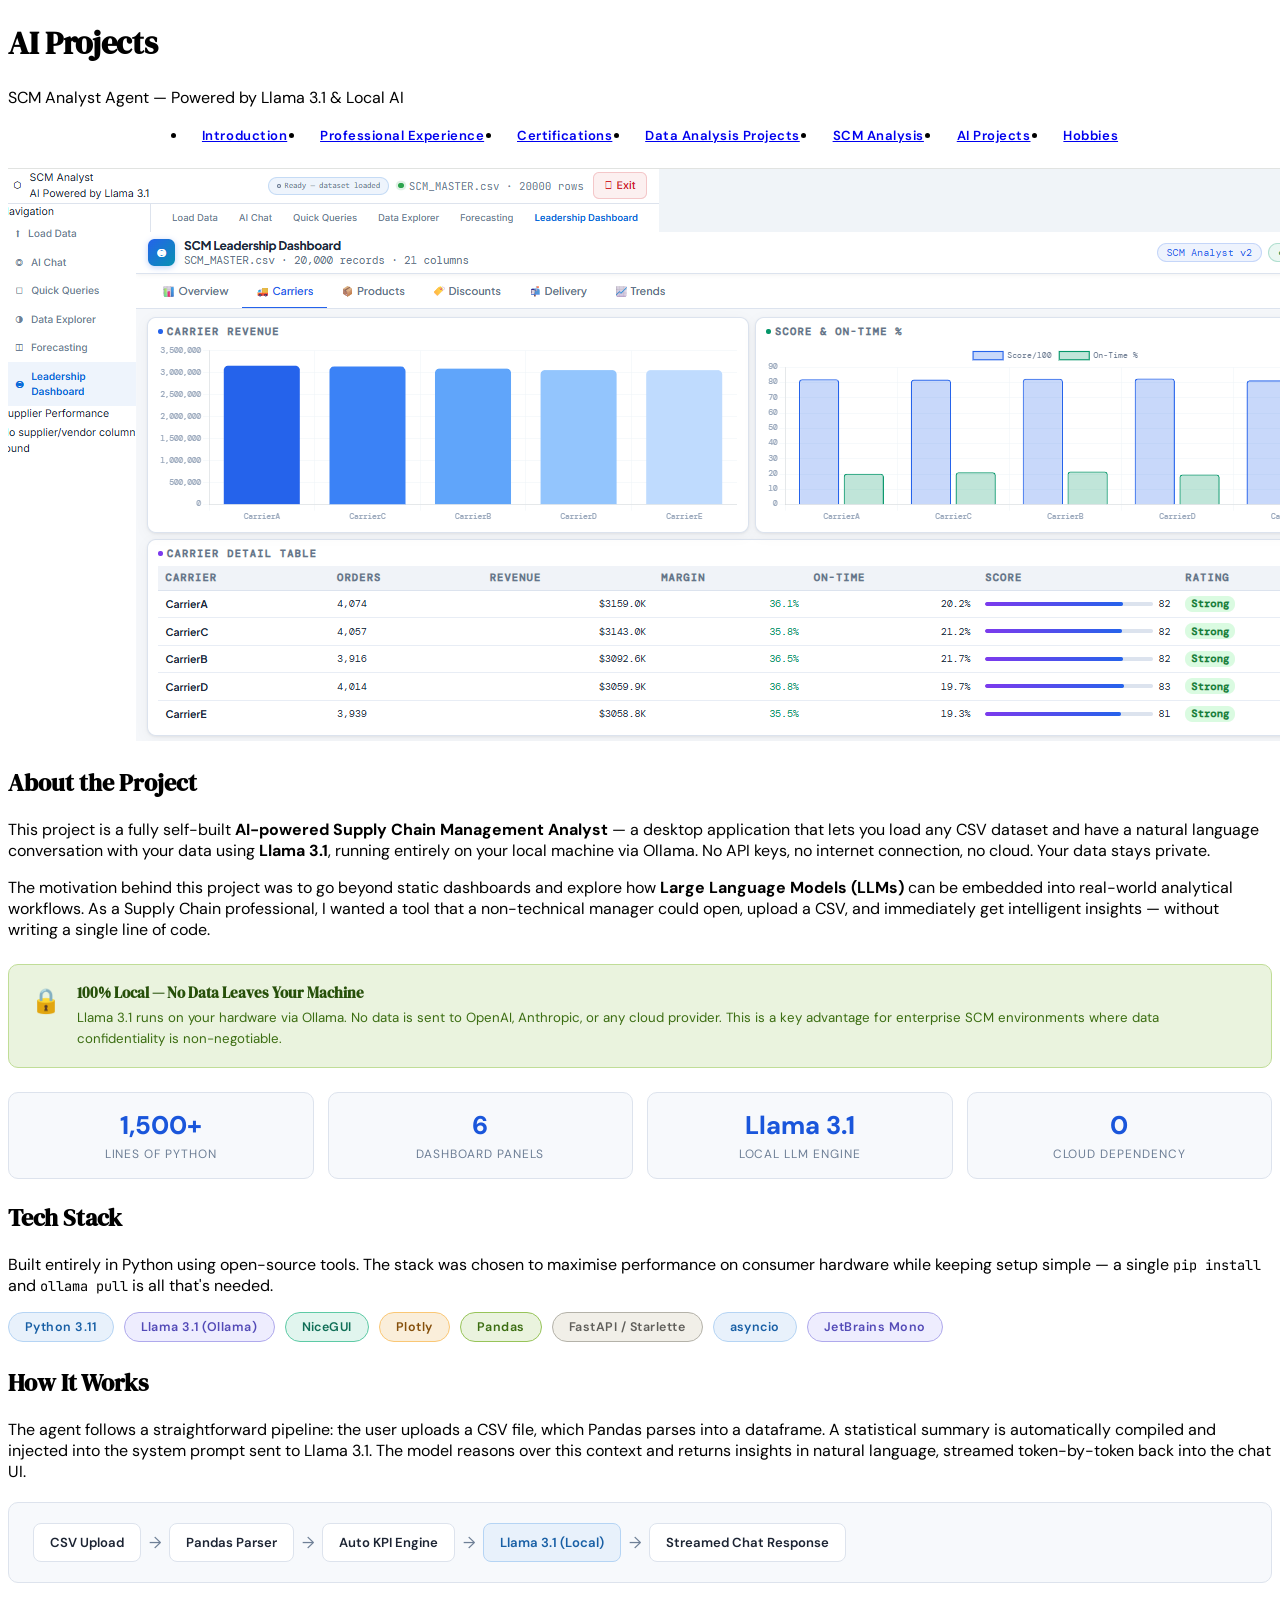
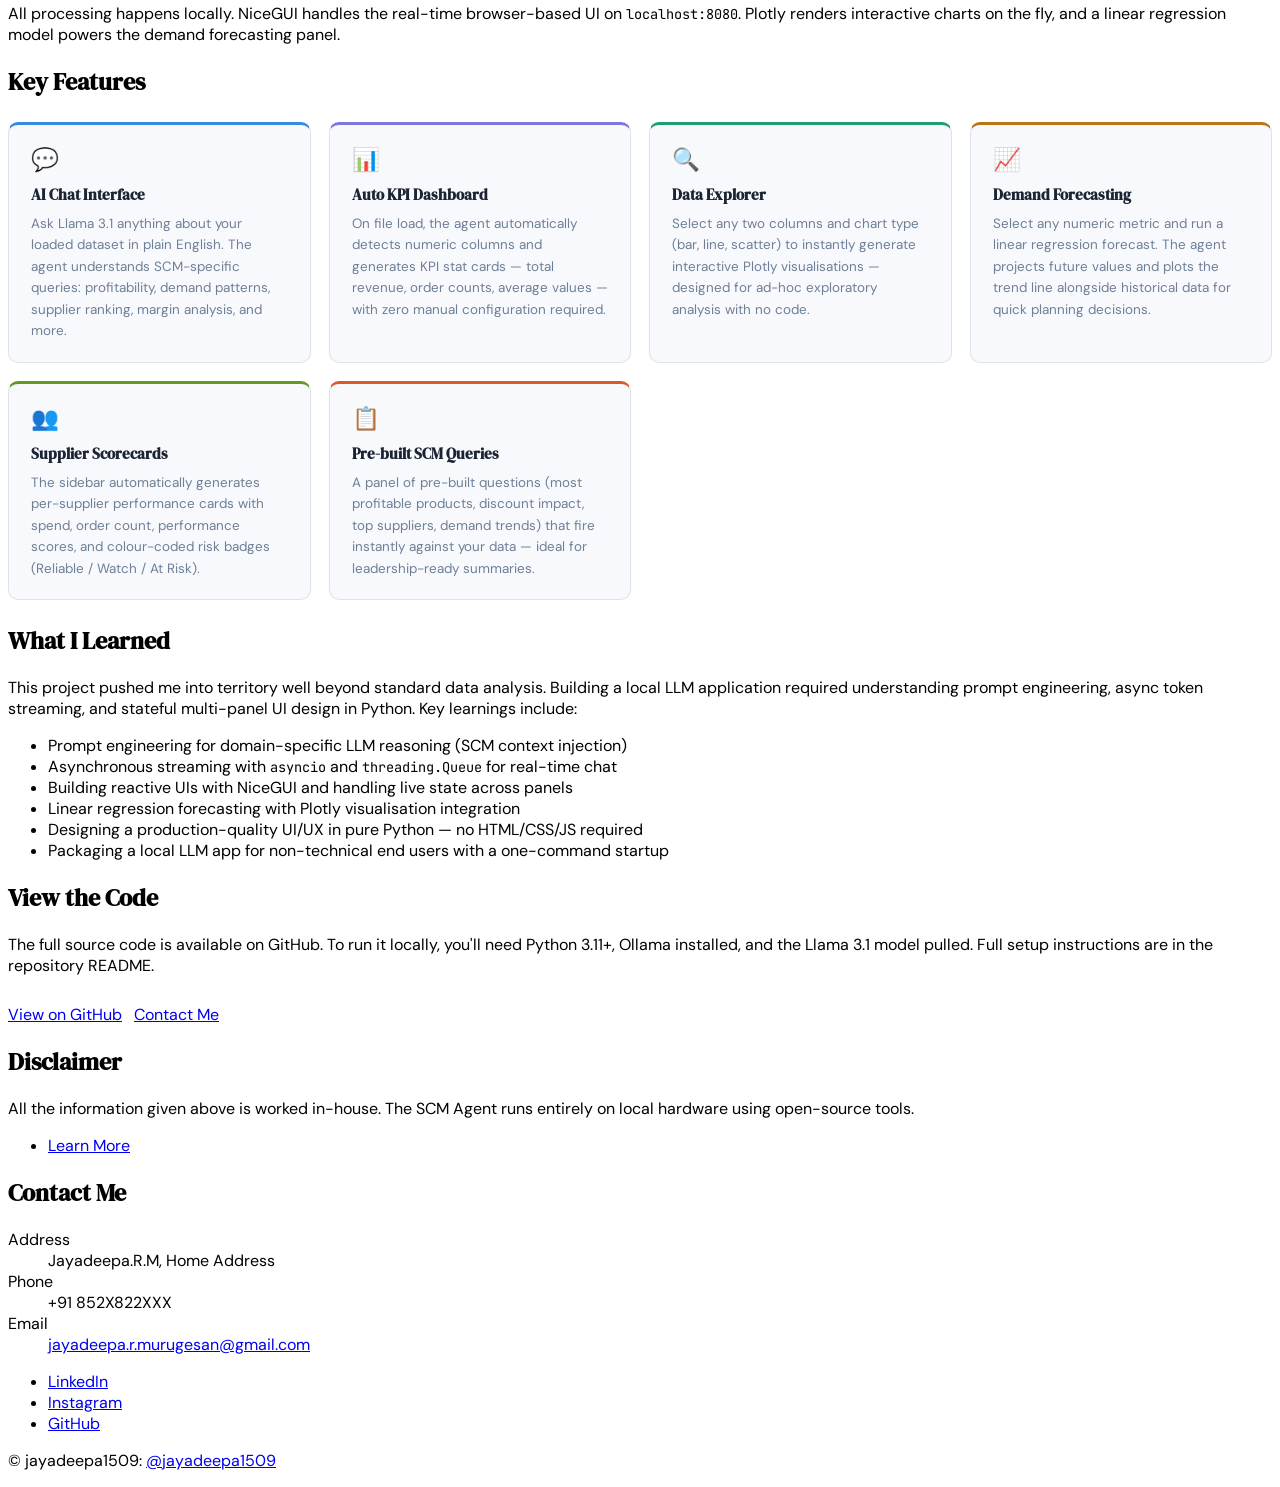
==== commit 268b5e56: "Update AIAgent.html" ====
--- a/AIAgent.html
+++ b/AIAgent.html
@@ -39,7 +39,7 @@
     <section id="content" class="main">
 
       <!-- Hero image — replace pic05.jpg with your own screenshot once ready -->
-      <span class="image main"><img src="images/pic05.jpg" alt="SCM Analyst AI Agent Dashboard" /></span>
+      <span class="image main"><img src="images/pic16.png" alt="SCM Analyst AI Agent Dashboard" /></span>
 
       <!-- SECTION 1: About -->
       <h2>About the Project</h2>
